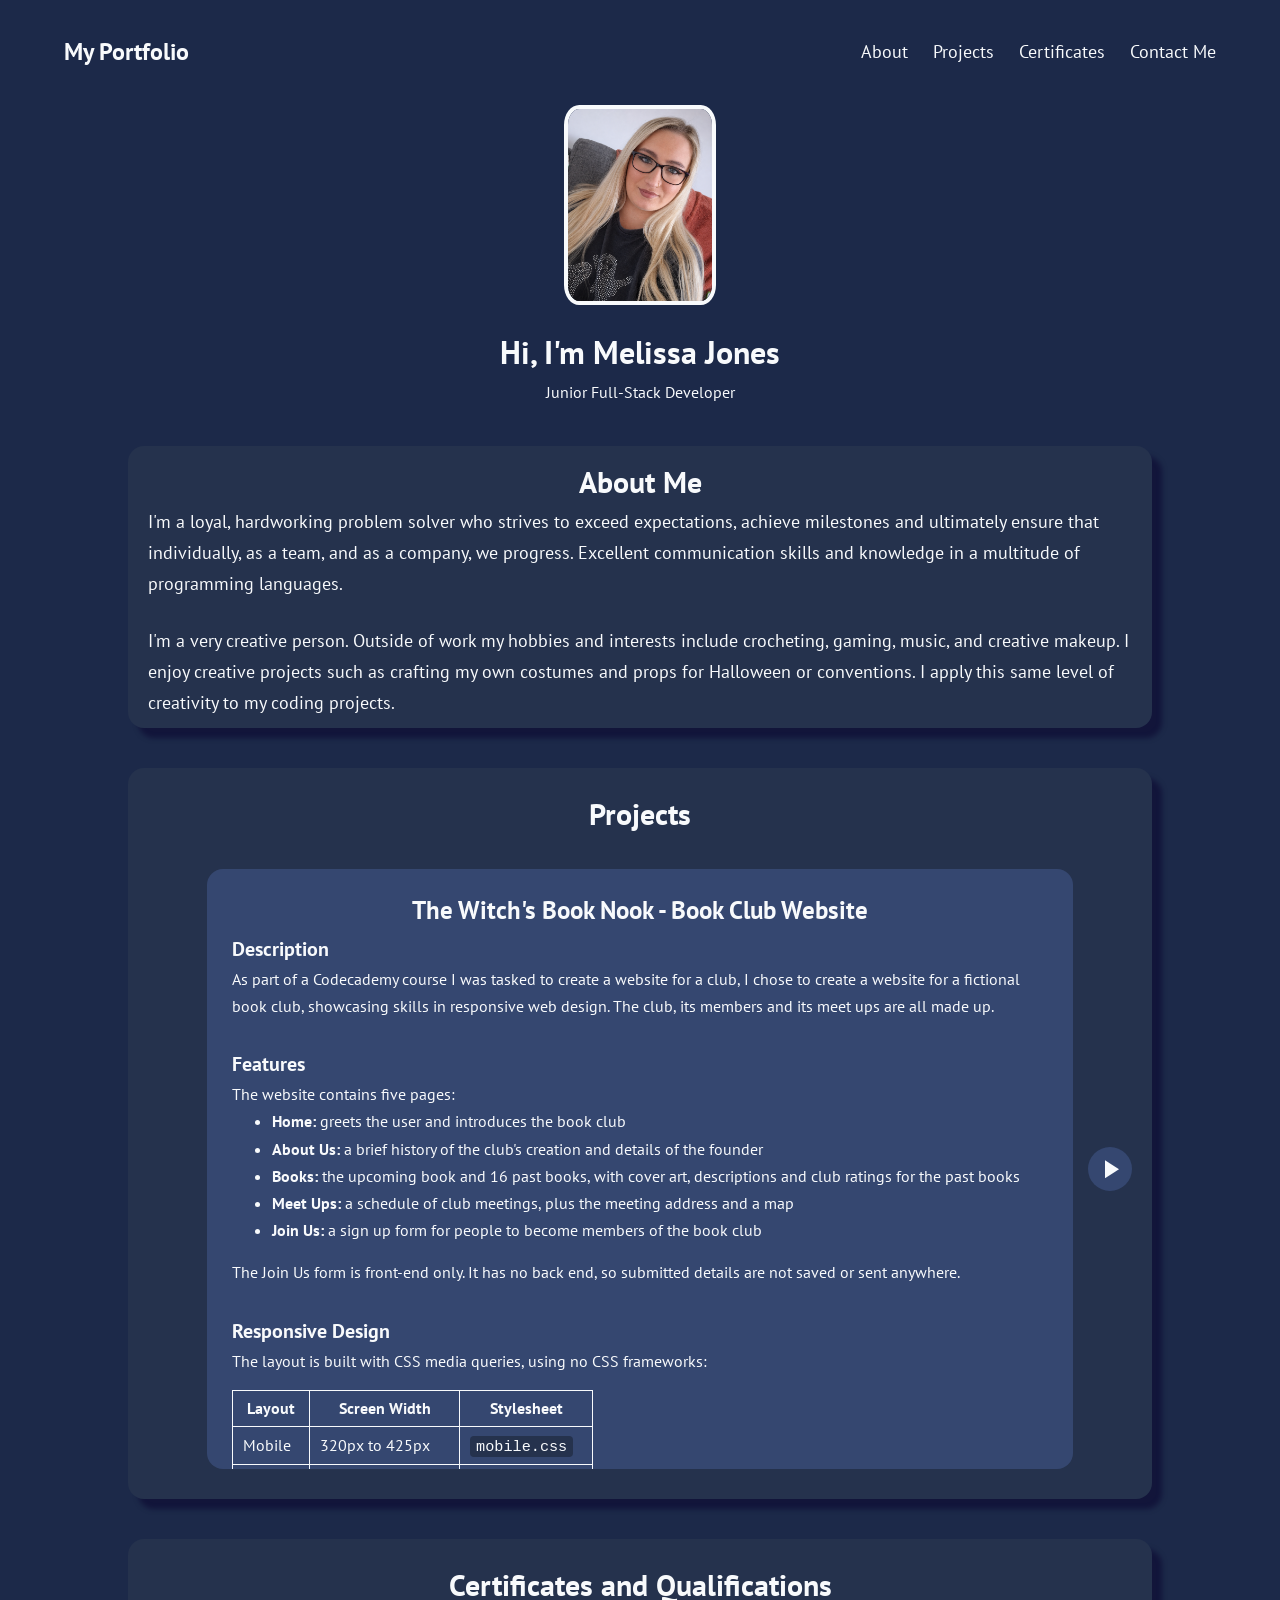
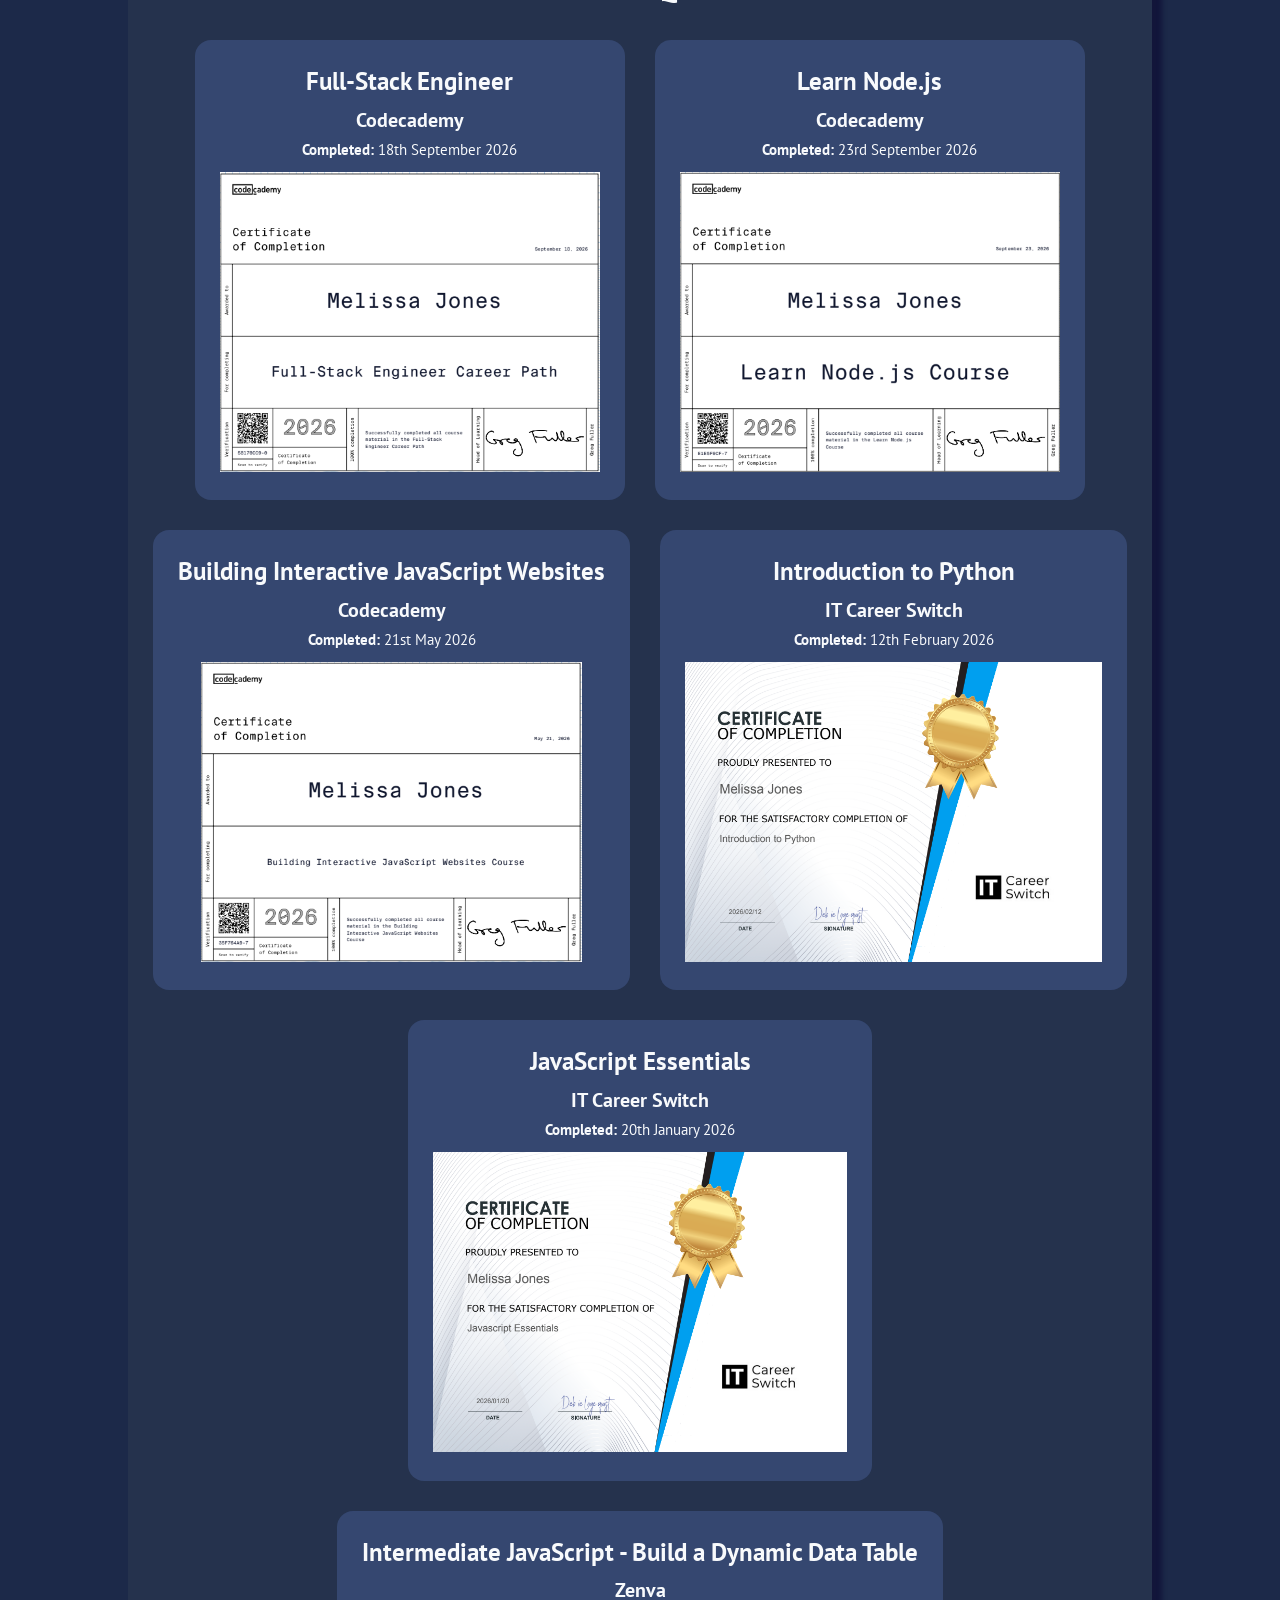
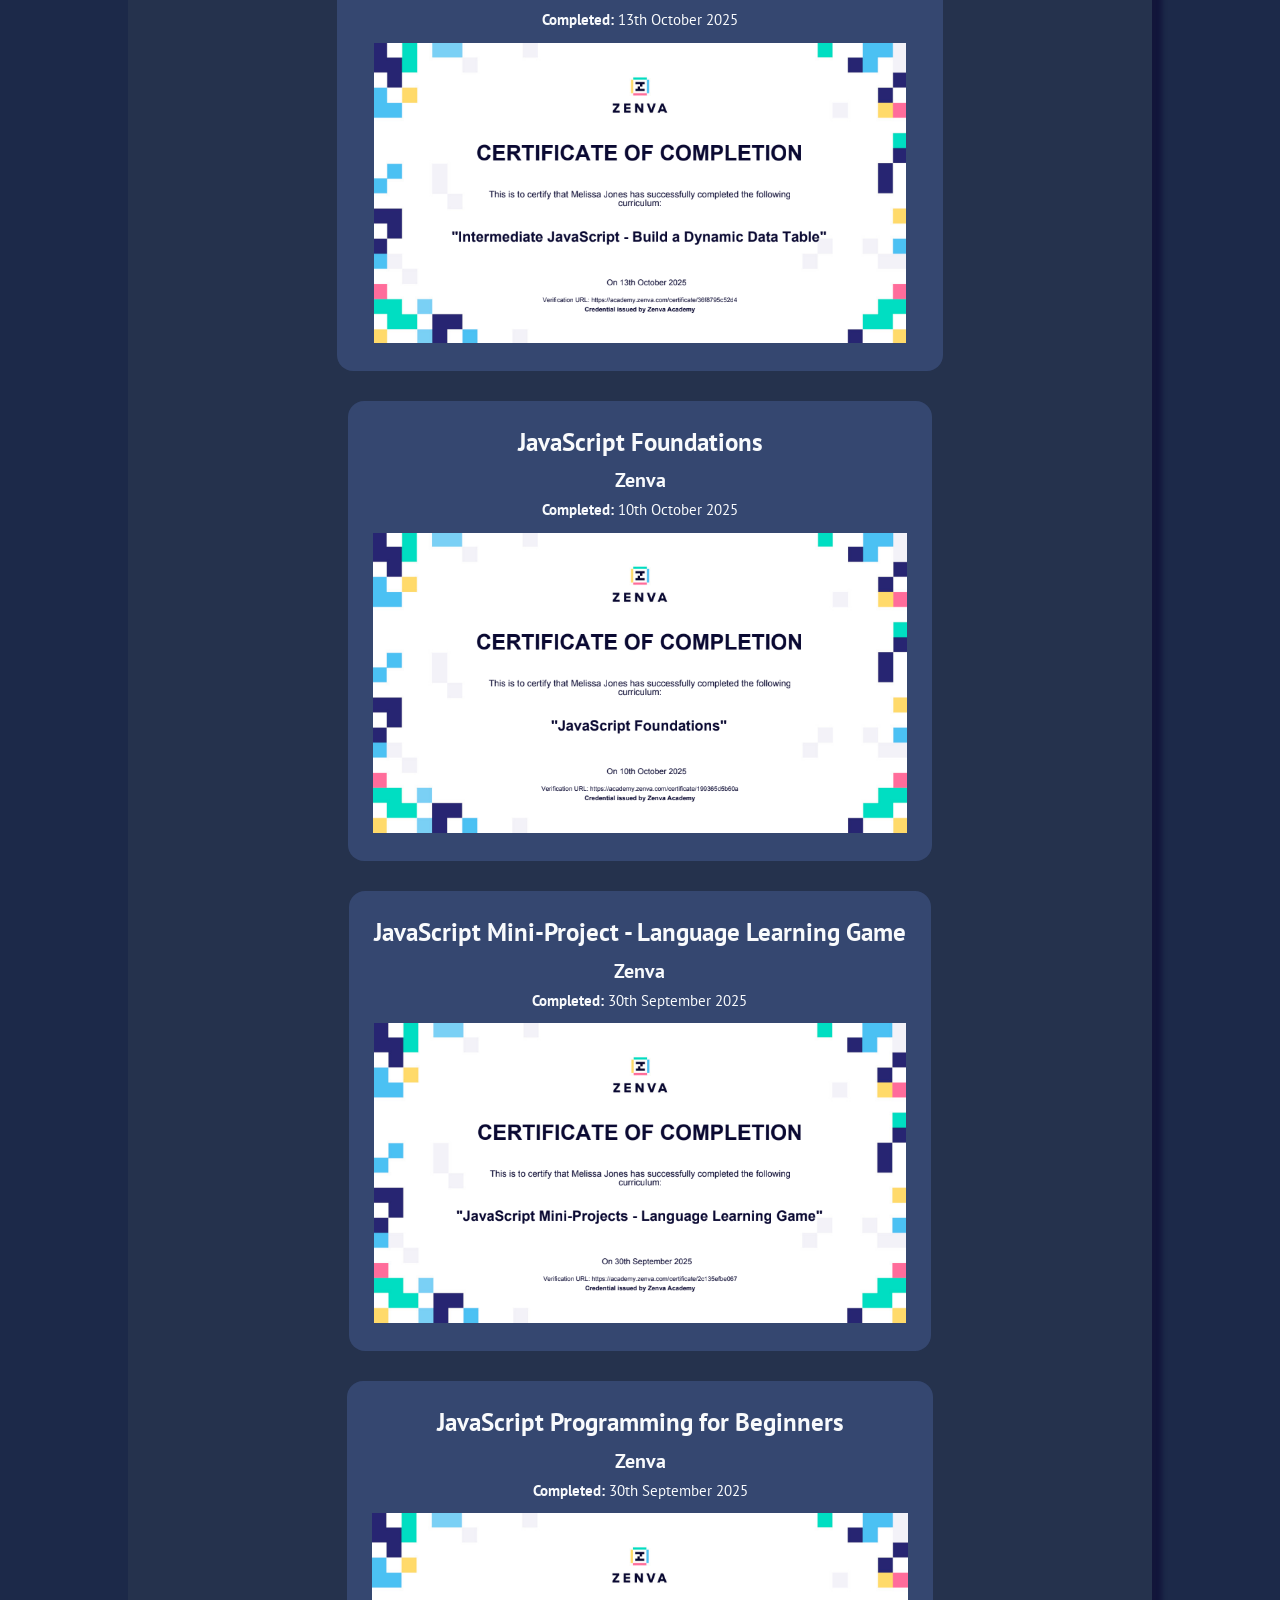
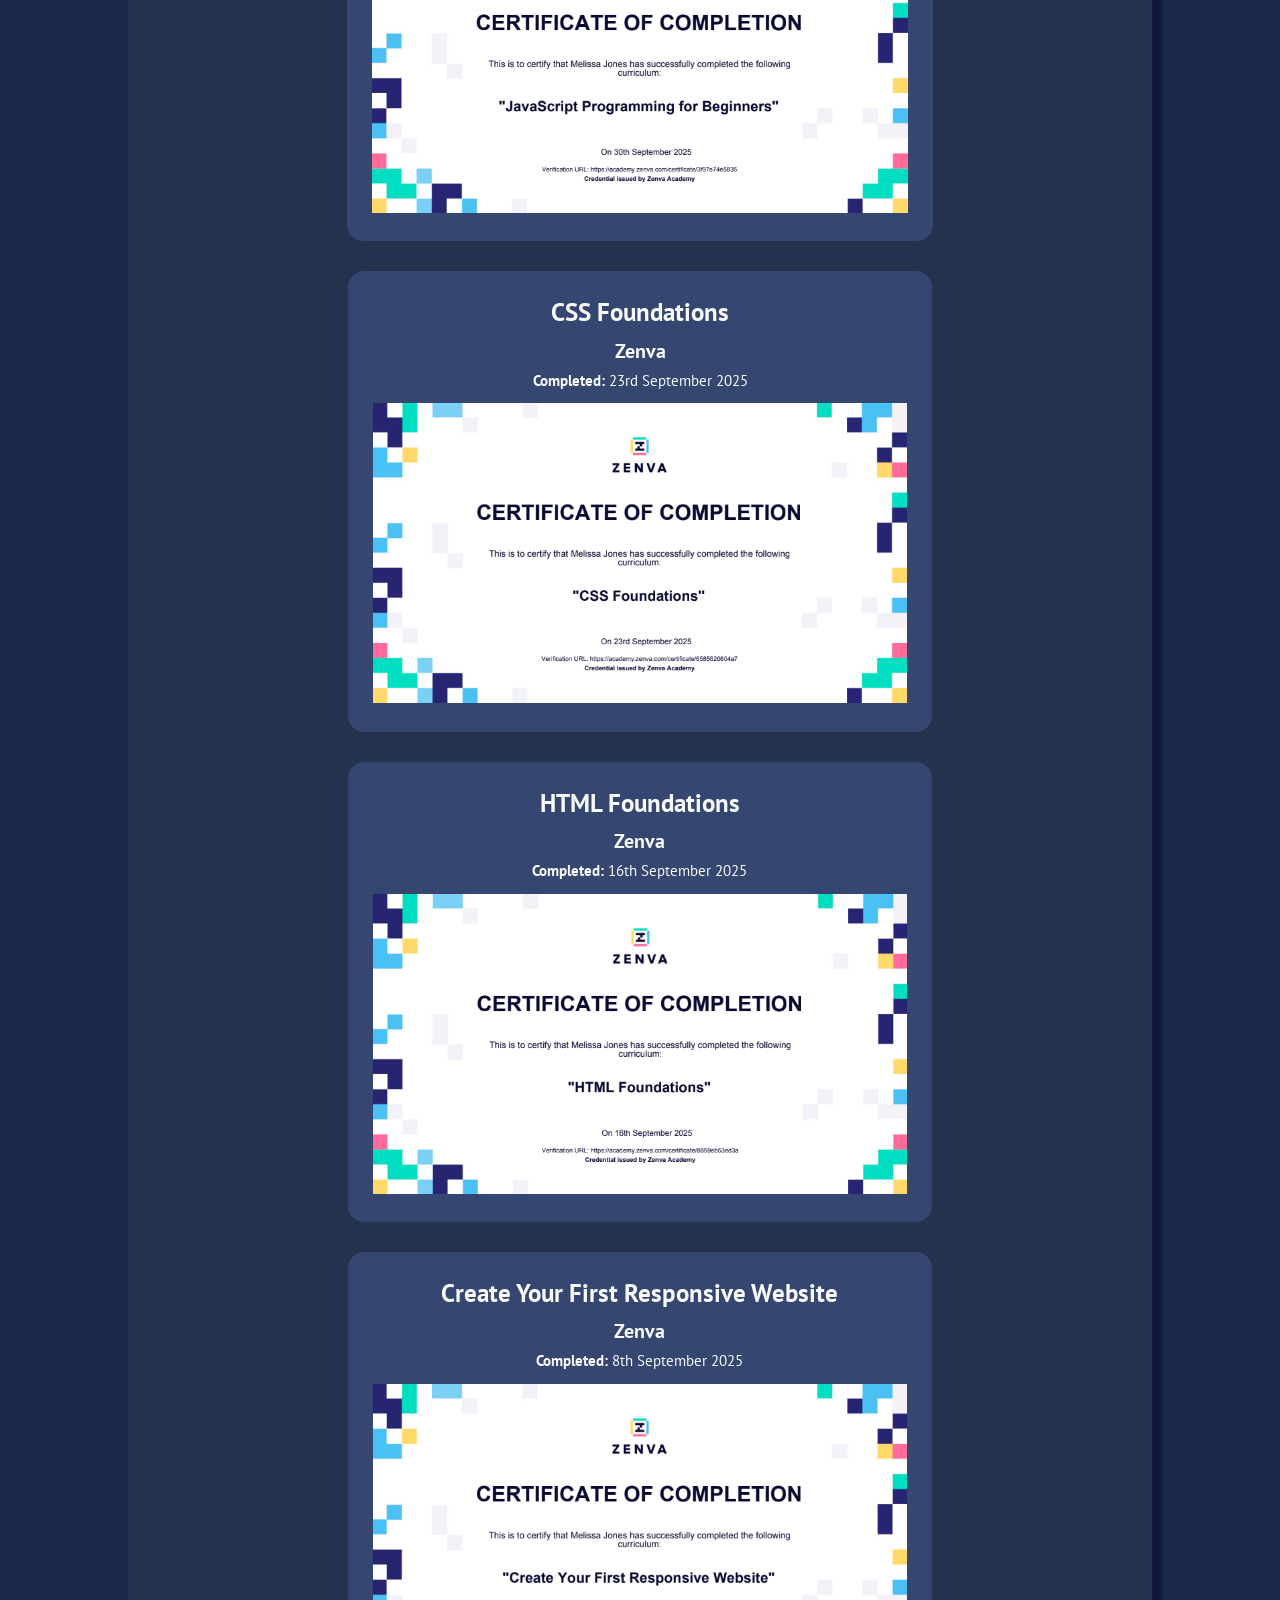
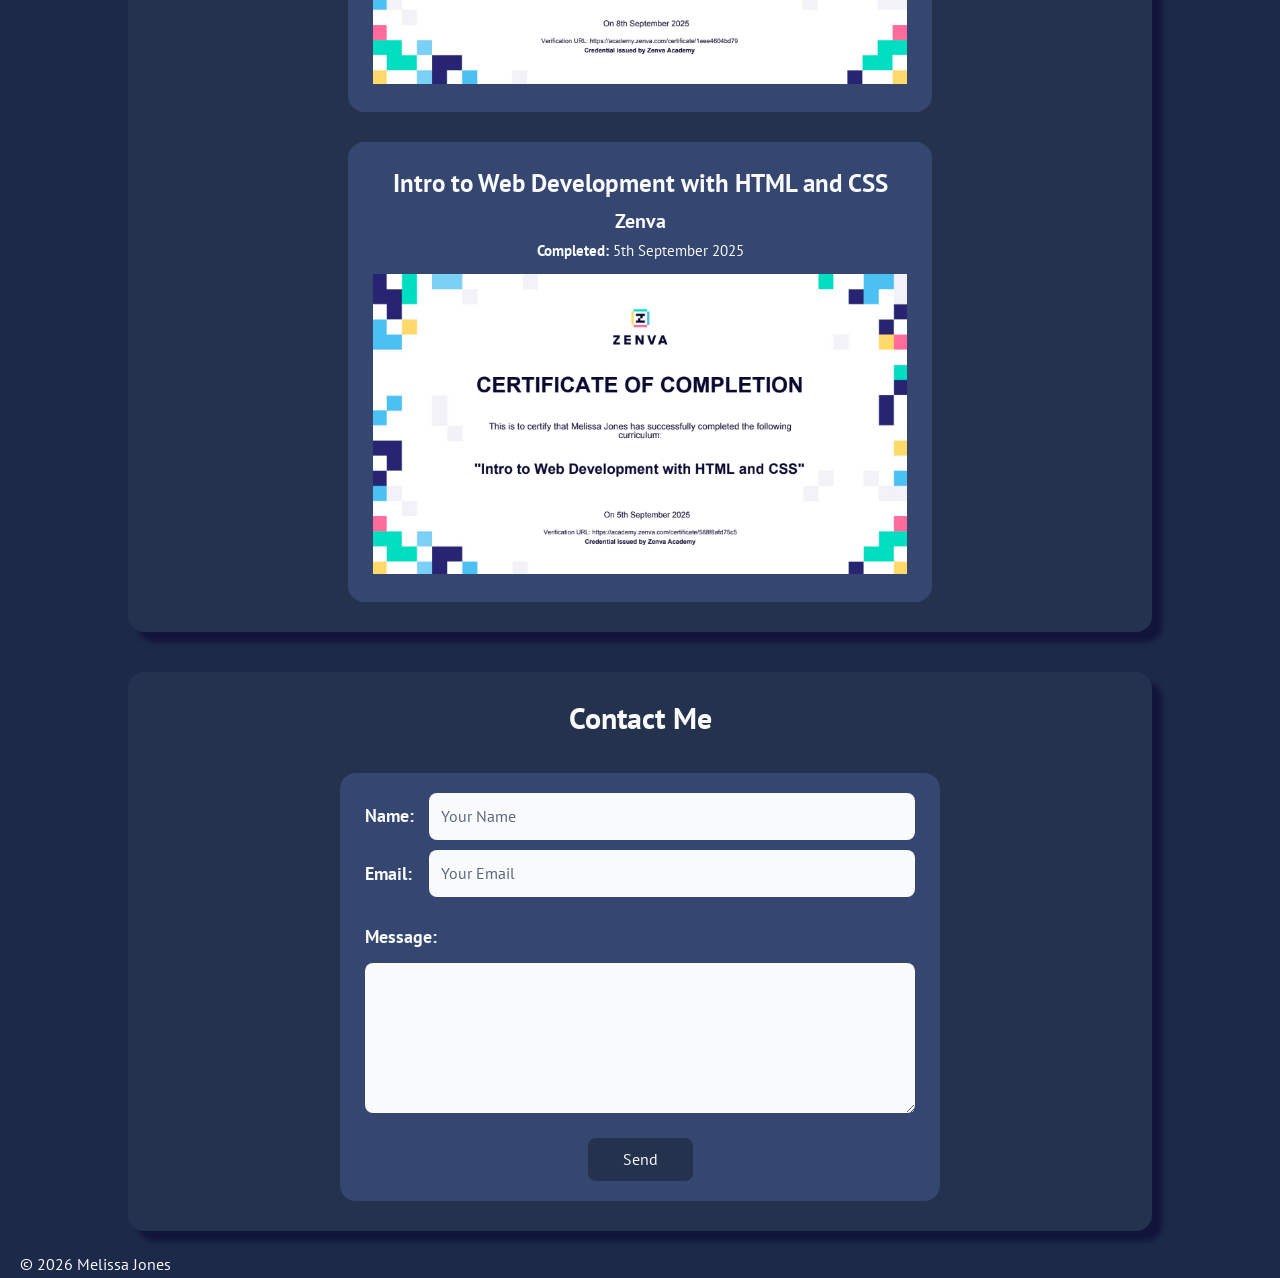
==== index.html @ 6c5ed672 "added go to top button" ====
<!doctype html>
<html lang="en">
  <head>
    <meta charset="UTF-8" />
    <meta name="viewport" content="width=device-width, initial-scale=1.0" />
    <link rel="preconnect" href="https://fonts.googleapis.com" />
    <link rel="preconnect" href="https://fonts.gstatic.com" crossorigin />
    <link
      href="https://fonts.googleapis.com/css2?family=Alata&family=PT+Mono&family=PT+Sans:ital,wght@0,400;0,700;1,400;1,700&display=swap"
      rel="stylesheet"
    />
    <link rel="stylesheet" href="css/styles.css" />
    <script src="script.js" defer></script>
    <title>My Portfolio</title>
  </head>
  <body>
    <header id="home">
      <nav>
        <h1 class="logo">My Portfolio</h1>
        <ul class="nav-links">
          <li><a href="#about">About</a></li>
          <li><a href="#projects">Projects</a></li>
          <li><a href="#certs">Certificates</a></li>
          <li><a href="#contact-me">Contact Me</a></li>
        </ul>
      </nav>
      <!--add a drop down list for the projects where you can select one and it takes you to that project's card-->

      <div class="profile">
        <img src="photo.png" alt="Profile Photo" id="profile-photo" />
        <div class="profile-text">
          <h2>
            Hi, I'm
            <a href="https://github.com/MelissaJones98" class="dev-name"
              >Melissa Jones</a
            >
          </h2>
          <p>Junior Full-Stack Developer</p>
        </div>
      </div>
    </header>

    <section id="about" class="section">
      <div id="about-section-card">
        <h2>About Me</h2>
        <p class="bio">
          I'm a loyal, hardworking problem solver who strives to exceed
          expectations, achieve milestones and ultimately ensure that
          individually, as a team, and as a company, we progress. Excellent
          communication skills and knowledge in a multitude of programming
          languages.
        </p>
        <br />
        <p class="bio">
          I'm a very creative person. Outside of work my hobbies and interests
          include crocheting, gaming, music, and creative makeup. I enjoy
          creative projects such as crafting my own costumes and props for
          Halloween or conventions. I apply this same level of creativity to my
          coding projects.
        </p>
      </div>
    </section>

    <section id="projects" class="section">
      <div class="section-card">
        <h2 id="projects-heading">Projects</h2>
        <!--GitHub links until a project is deployed | deploy this website once completed-->
        <div class="project-carousel">
          <!--add screenshots from each project so it isn't all just text-->
          <button
            type="button"
            class="carousel-arrow"
            id="projects-prev"
            aria-label="Previous project"
          ></button>
          <div
            class="project-card-container"
            id="projects-scroller"
            tabindex="0"
            role="region"
            aria-label="Project cards"
          >
            <div class="project-card" id="book-club">
              <h3>
                <a
                  href="https://github.com/MelissaJones98/responsive-club/tree/main"
                  >The Witch's Book Nook - Book Club Website</a
                >
              </h3>
              <h4>Description</h4>
              <p>
                As part of a Codecademy course I was tasked to create a website
                for a club, I chose to create a website for a fictional book
                club, showcasing skills in responsive web design. The club, its
                members and its meet ups are all made up.
              </p>
              <br />
              <h4>Features</h4>
              <p>The website contains five pages:</p>
              <ul class="spacing">
                <li>
                  <strong>Home:</strong> greets the user and introduces the book
                  club
                </li>
                <li>
                  <strong>About Us:</strong> a brief history of the club's
                  creation and details of the founder
                </li>
                <li>
                  <strong>Books:</strong> the upcoming book and 16 past books,
                  with cover art, descriptions and club ratings for the past
                  books
                </li>
                <li>
                  <strong>Meet Ups:</strong> a schedule of club meetings, plus
                  the meeting address and a map
                </li>
                <li>
                  <strong>Join Us:</strong> a sign up form for people to become
                  members of the book club
                </li>
              </ul>
              <p>
                The Join Us form is front-end only. It has no back end, so
                submitted details are not saved or sent anywhere.
              </p>
              <br />
              <h4>Responsive Design</h4>
              <p class="spacing">
                The layout is built with CSS media queries, using no CSS
                frameworks:
              </p>
              <table class="spacing">
                <tr>
                  <th>Layout</th>
                  <th>Screen Width</th>
                  <th>Stylesheet</th>
                </tr>
                <tr>
                  <td>Mobile</td>
                  <td>320px to 425px</td>
                  <td><code>mobile.css</code></td>
                </tr>
                <tr>
                  <td>Tablet</td>
                  <td>426px to 1023px</td>
                  <td><code>tablet.css</code></td>
                </tr>
                <tr>
                  <td>Desktop</td>
                  <td>1024px and above</td>
                  <td><code>desktop.css</code></td>
                </tr>
              </table>
              <p>
                <code>desktop.css</code> also has extra adjustments for larger
                screens from 1440px. <code>general.css</code> holds styles
                shared across layouts, including the form styling used by both
                tablet and desktop.
              </p>
              <br />
              <h4>Technologies</h4>
              <ul>
                <li>HTML</li>
                <li>CSS</li>
              </ul>
            </div>

            <div class="project-card" id="recipe-book">
              <h3>
                <a href="https://github.com/MelissaJones98/online-recipe-book"
                  >Online Recipe Book</a
                >
              </h3>
              <h4>Description</h4>
              <p>
                The mini project from the HTML, CSS and JavaScript course run by
                IT Career Switch.
              </p>
              <br />
              <h4>Technologies</h4>
              <ul>
                <li>HTML</li>
                <li>CSS</li>
              </ul>
            </div>

            <div class="project-card" id="boxy">
              <h3>
                <a href="https://github.com/MelissaJones98/Boxy">Boxy</a>
              </h3>
              <h4>Description</h4>
              <p>
                A web app where you can create boxes/containers and record items
                that are contained inside, take pictures and attach them to each
                item, make them transferable or lock them in that container. The
                final PERN project for my Full-Stack Engineer course from
                Codecademy. I plan to use a mobile-first, TDD approach to
                building this project.
              </p>
              <br />
              <h4>Features</h4>
              <ul>
                <li>Create boxes/containers</li>
                <li>Record the items contained within each box/container</li>
                <li>Optionally attach photos to each listed item</li>
                <li>Transfer items between boxes</li>
                <li>Delete items from boxes</li>
                <li>
                  Lock and unlock containers (locked containers cannot be
                  edited)
                </li>
              </ul>
              <br />
              <h4>Technologies</h4>
              <ul>
                <li>HTML</li>
                <li>CSS</li>
                <li>JavaScript</li>
              </ul>
            </div>

            <div class="project-card" id="melsymart">
              <h3>
                <a href="https://github.com/MelissaJones98/E-Commerce-App"
                  >MelsyMart</a
                >
              </h3>
              <h4>Description</h4>
              <p>
                A full-stack e-commerce application built with PostgreSQL,
                Express, React and Node.js (PERN). It has a REST API and a React
                front end, and lets customers register an account, browse
                products and complete a purchase.
              </p>
              <br />
              <h4>Features</h4>
              <ul>
                <li>
                  Allow users to register and log in via the API
                  <ul>
                    <li>Enable users to create a personal account</li>
                    <li>
                      Enable users to create an account with a third-party
                      service (Google, Facebook, etc)
                    </li>
                  </ul>
                </li>
                <li>
                  Allow CRUD operations on:
                  <ul>
                    <li>products</li>
                    <li>user accounts</li>
                    <li>user carts</li>
                    <li>orders</li>
                  </ul>
                </li>
                <li>Enable users to browse products</li>
                <li>
                  Allow users to place orders
                  <ul>
                    <li>
                      Enable users to complete a purchase using Stripe, the
                      payment processor
                    </li>
                  </ul>
                </li>
                <li>Documented API using Swagger</li>
                <li>Enable users to view order history</li>
              </ul>
              <br />
              <h4>Technologies</h4>
              <ul>
                <li>JavaScript</li>
                <li>Git and GitHub</li>
                <li>Command Line</li>
                <li>Express</li>
                <li>PostgreSQL</li>
                <li>HTML</li>
                <li>CSS</li>
                <li>React</li>
                <li>React Router</li>
                <li>bcrypt</li>
                <li>Passport.js</li>
                <li>Node.js</li>
                <li>Jest</li>
                <li>React Testing Library</li>
                <li>Postman</li>
                <li>Newman</li>
                <li>Swagger UI</li>
                <li>OpenAPI</li>
                <li>Stripe</li>
              </ul>
            </div>

            <div class="project-card" id="jammming">
              <h3>
                <a href="https://github.com/MelissaJones98/Jammming"
                  >Jammming</a
                >
              </h3>
              <h4>Description</h4>
              <p>
                A React web application called Jammming. Using my knowledge of
                React components, passing state, and requests with the Spotify
                API I built a website that allows users to search the Spotify
                library, create a custom playlist, then save it to their Spotify
                account.
              </p>
              <br />
              <h4>Features</h4>
              <ul>
                <li>
                  Users can search for songs by song title, artist's name and
                  genre
                </li>
                <li>
                  Users can see information about each song such as; title,
                  artist, and album for songs they queried
                </li>
                <li>
                  Users can export their custom playlist to their personal
                  Spotify account
                </li>
              </ul>
              <br />
              <h4>Technologies</h4>
              <ul>
                <li>HTML</li>
                <li>CSS</li>
                <li>JavaScript</li>
                <li>React</li>
                <li>HTTP Requests and Responses</li>
                <li>Authentication</li>
              </ul>
            </div>

            <div class="project-card" id="weather-app">
              <h3>
                <a href="https://github.com/MelissaJones98/weather-app"
                  >Weather Checker</a
                >
              </h3>
              <h4>Description</h4>
              <p>
                A small web app that shows the current weather for any city.
                Type a city name, click Get weather, and the app shows the
                temperature (°C), a short description and a weather icon. The
                data comes from the OpenWeather Current Weather API. Built with
                plain HTML, CSS and JavaScript. Vite runs the development server
                and loads the API key from a
                <code>.env</code> file.
              </p>
              <br />
              <h4>Technologies</h4>
              <ul>
                <li>HTML</li>
                <li>CSS</li>
                <li>JavaScript</li>
              </ul>
            </div>

            <div class="project-card" id="rock-paper-scissors">
              <h3>
                <a
                  href="https://github.com/MelissaJones98/rock-paper-scissors-game"
                  >Rock, Paper, Scissors Game</a
                >
              </h3>
              <h4>Description</h4>
              <p>
                A simple browser-based Rock Paper Scissors game built with HTML,
                CSS and vanilla JavaScript.
              </p>
              <br />
              <h4>Technologies</h4>
              <ul>
                <li>HTML</li>
                <li>CSS</li>
                <li>JavaScript</li>
              </ul>
            </div>

            <div class="project-card" id="reddit-app">
              <h3>
                <a href="https://github.com/MelissaJones98/reddit-app"
                  >Reddit Clone</a
                >
              </h3>
              <h4>Description</h4>
              <p>
                A Reddit clone application using React and Redux. The
                application will allow users to view and search posts and
                comments provided by its own API (Node.js, Express and
                PostgreSQL). Please note that credit for any branding and the
                logo goes to Reddit.
              </p>
              <br />
              <p>
                There is a big constraint with using the Reddit API for this
                project. Reddit's Data API now requires developers to formally
                request non-commercial access (which requires a support ticket,
                not instant signup) before the developer is approved to use it.
              </p>
              <br />
              <p>
                As this project is designed entirely to be a learning/portfolio
                project I have decided to go an alternative route to complete
                this project and make it fully functional. After carrying out
                some research I decided to create my own databases and build a
                real full-stack app. This means my forms will need to do genuine
                authentication.
              </p>
              <br />
              <h4>Features</h4>
              <ul>
                <li>
                  Users can use the application on any device (desktop to
                  mobile)
                </li>
                <li>Users can use the application on any modern browser</li>
                <li>Users can access your application at a URL</li>
                <li>
                  Users see an initial view of the data when first visiting the
                  app
                </li>
                <li>Users can search the data using terms</li>
                <li>
                  Users can filter the data based on categories that are
                  predefined
                </li>
                <li>
                  Users are shown a detailed view (modal or new page/route) when
                  they select an item
                </li>
                <li>Users are delighted with a cohesive design system</li>
                <li>Users are delighted with animations and transitions</li>
                <li>Users are able to leave an error state</li>
              </ul>
              <br />
              <h4>Technologies</h4>
              <ul>
                <li>React</li>
                <li>Redux</li>
                <li>Git/GitHub</li>
                <li>GitHub Projects</li>
                <li>Node.js</li>
                <li>Express</li>
                <li>SQL (PostgreSQL, MySQL)</li>
                <li>JWT token</li>
                <li>bcrypt (password hashing)</li>
                <li>React Router</li>
                <li>React Testing Library</li>
                <li>Supertest (backend API tests)</li>
                <li>HTML</li>
                <li>CSS</li>
                <li>JavaScript</li>
                <li>Jest</li>
                <li>Selenium</li>
                <li>Command line and file navigation</li>
              </ul>
            </div>

            <div class="project-card" id="learn-afr">
              <h3>
                <a href="https://github.com/MelissaJones98/Learn-Afrikaans-Game"
                  >Learn Afrikaans Game</a
                >
              </h3>
              <h4>Description</h4>
              <p>
                A browser-based multiple-choice quiz for learning Afrikaans
                vocabulary. Pick a topic, read the Afrikaans word, and choose
                its English meaning from four options. It's written in plain
                HTML, CSS and JavaScript, with no frameworks or build step.
              </p>
              <br />
              <h4>Features</h4>
              <ul>
                <li>151 words across 7 question sets</li>
                <li>
                  Instant feedback, including the correct answer when you get
                  one wrong
                </li>
                <li>A running score</li>
                <li>Questions shuffled each time a quiz page loads</li>
                <li>A Home button on every quiz page for switching topics</li>
              </ul>
              <br />
              <h4>Technologies</h4>
              <ul>
                <li>HTML</li>
                <li>CSS</li>
                <li>JavaScript</li>
              </ul>
            </div>

            <div class="project-card" id="text-based-game">
              <h3>
                <a href="https://github.com/MelissaJones98/Text-based-Game"
                  >Text Based Game</a
                >
              </h3>
              <h4>Description</h4>
              <p>
                First attempt at a text based game using HTML, CSS and
                JavaScript.
              </p>
              <br />
              <h4>Technologies</h4>
              <ul>
                <li>HTML</li>
                <li>CSS</li>
                <li>JavaScript</li>
              </ul>
            </div>

            <div class="project-card" id="to-do">
              <h3>
                <a href="https://github.com/MelissaJones98/To-Do-List"
                  >To Do List</a
                >
              </h3>
              <h4>Description</h4>
              <p>
                A Codecademy off-platform project. A simple to do list web
                application leveraging the MVC architecture. This web
                application allows users to add a new task to their to do list.
                Users will be able to remove tasks from the list once they have
                been completed by clicking on the list item.
              </p>
              <br />
              <h4>Technologies</h4>
              <ul>
                <li>HTML</li>
                <li>CSS</li>
                <li>JavaScript</li>
                <li>REST API</li>
                <li>Express</li>
                <li>Command Line</li>
              </ul>
            </div>

            <div class="project-card" id="magic-messages">
              <h3>
                <a href="https://github.com/MelissaJones98/mixed-messages"
                  >Magical Message Generator</a
                >
              </h3>
              <h4>Description</h4>
              <p>
                Codecademy Portfolio Project. Message generator program. Every
                time a user runs the program they will get a new randomised
                output. Upon running the program a unique message will be
                generated comprised of three different components selected at
                random from three different arrays.
              </p>
              <br />
              <h4>Features</h4>
              <ul>
                <li>
                  A basic HTML webpage styled using CSS that provides a visual
                  for the message generator program written using JavaScript
                </li>
                <li>
                  Functions which are called using onclick on two different
                  buttons (generate and reset) to generate the messages and
                  reset
                </li>
                <li>
                  The messages are compiled at random by the functions selecting
                  items from three different arrays and concatenating them
                </li>
              </ul>
              <br />
              <h4>Technologies</h4>
              <ul>
                <li>HTML</li>
                <li>CSS</li>
                <li>JavaScript</li>
              </ul>
            </div>

            <div class="project-card" id="restaurants">
              <h3>
                <a href="https://github.com/MelissaJones98/RESTful-Restaurants"
                  >RESTful Restaurants</a
                >
              </h3>
              <h4>Description</h4>
              <p>
                A Codecademy off-platform project where you build an API to
                connect the front-end and back-end of a restaurant review site.
                The site allows its users to view a list of saved restaurants,
                add to that list, star their favourite restaurants, and leave
                comments about these places. Codecademy provide starter code
                which contains the built front-end and sets up some of the API
                routes that are required. This project adds the remaining routes
                needed to handle starred restaurants and comments.
              </p>
              <ul>
                <li>
                  <strong>Backend:</strong> Node.js + Express REST API
                  (<code>backend/</code>)
                </li>
                <li>
                  <strong>Frontend:</strong> React, created with Create React
                  App (<code>frontend/</code>)
                </li>
              </ul>
              <br />
              <h4>Features</h4>
              <ul>
                <li>View a list of saved restaurants</li>
                <li>Add new restaurants to the list</li>
                <li>Star favourite restaurants</li>
                <li>Leave comments about restaurants</li>
              </ul>
              <br />
              <h4>Technologies</h4>
              <ul>
                <li>HTML</li>
                <li>CSS</li>
                <li>JavaScript</li>
                <li>React</li>
                <li>Node.js</li>
                <li>Express</li>
              </ul>
            </div>

            <div class="project-card" id="bank">
              <h3>
                <a href="https://github.com/MelissaJones98/Securing-Acme-Bank"
                  >Securing Acme Bank</a
                >
              </h3>
              <h4>Description</h4>
              <p>
                A Codecademy project to find and fix security vulnerabilities in
                Acme Bank, a deliberately insecure Node.js/Express banking app.
                Users can log in, transfer money, download their records, view a
                public ledger and post on a public forum. The original app
                (<code>app.js</code>) was open to cross-site scripting (XSS),
                SQL injection, cross-site request forgery (CSRF) and session
                theft. This project secured it across six tickets, each tested
                by attacking the running app before and after the fix.
              </p>
              <br />
              <h4>Technologies</h4>
              <ul>
                <li>HTML</li>
                <li>CSS</li>
                <li>JavaScript</li>
                <li>EJS</li>
                <li>SQLite</li>
                <li>Node.js</li>
                <li>Express</li>
                <li>Helmet</li>
              </ul>
            </div>
          </div>
          <button
            type="button"
            class="carousel-arrow"
            id="projects-next"
            aria-label="Next project"
          ></button>
        </div>
      </div>
    </section>

    <section id="certs" class="section">
      <div class="section-card">
        <h2 id="cert-heading">Certificates and Qualifications</h2>
        <div class="cert-card-container">
          <div class="cert-card">
            <!--Full-Stack Engineer-->
            <h3>Full-Stack Engineer</h3>
            <h4>Codecademy</h4>
            <p class="cert-date">
              <strong>Completed: </strong>18th September 2026
            </p>
            <img
              src="certificates/cc-fulls-stack-engineer.png"
              alt="Full-Stack Engineer Certificate"
              class="cert"
            />
          </div>
          <div class="cert-card">
            <!--Node.js-->
            <h3>Learn Node.js</h3>
            <h4>Codecademy</h4>
            <p class="cert-date">
              <strong>Completed: </strong>23rd September 2026
            </p>
            <img
              src="certificates/cc-nodejs.png"
              alt="Learn Node.js Certificate"
              class="cert"
            />
          </div>
          <div class="cert-card">
            <!--Interactive Websites-->
            <h3>Building Interactive JavaScript Websites</h3>
            <h4>Codecademy</h4>
            <p class="cert-date"><strong>Completed: </strong>21st May 2026</p>
            <img
              src="certificates/cc-interactive-websites.png"
              alt="Building Interactive JavaScript Websites Certificate"
              class="cert"
            />
          </div>
          <div class="cert-card">
            <!--Intro to Python-->
            <h3>Introduction to Python</h3>
            <h4>IT Career Switch</h4>
            <p class="cert-date">
              <strong>Completed: </strong>12th February 2026
            </p>
            <img
              src="certificates/itcs-intro-python.png"
              alt="Introduction to Python Certificate"
              class="cert"
            />
          </div>
          <div class="cert-card">
            <!--JS Essentials-->
            <h3>JavaScript Essentials</h3>
            <h4>IT Career Switch</h4>
            <p class="cert-date">
              <strong>Completed: </strong>20th January 2026
            </p>
            <img
              src="certificates/itcs-js-essentials.png"
              alt="JavaScript Essentials Certificate"
              class="cert"
            />
          </div>
          <div class="cert-card">
            <!--Intermediate JS-->
            <h3>Intermediate JavaScript - Build a Dynamic Data Table</h3>
            <h4>Zenva</h4>
            <p class="cert-date">
              <strong>Completed: </strong>13th October 2025
            </p>
            <img
              src="certificates/z-intermediate-js.png"
              alt="Intermediate JavaScript Certificate"
              class="cert"
            />
          </div>
          <div class="cert-card">
            <!--JS Foundations-->
            <h3>JavaScript Foundations</h3>
            <h4>Zenva</h4>
            <p class="cert-date">
              <strong>Completed: </strong>10th October 2025
            </p>
            <img
              src="certificates/z-js-foundations.png"
              alt="JavaScript Foundations Certificate"
              class="cert"
            />
          </div>
          <div class="cert-card">
            <!--JS Learning Game-->
            <h3>JavaScript Mini-Project - Language Learning Game</h3>
            <h4>Zenva</h4>
            <p class="cert-date">
              <strong>Completed: </strong>30th September 2025
            </p>
            <img
              src="certificates/z-js-learning-game.png"
              alt="JavaScript Language Learning Game Certificate"
              class="cert"
            />
          </div>
          <div class="cert-card">
            <!--JS for Beginners-->
            <h3>JavaScript Programming for Beginners</h3>
            <h4>Zenva</h4>
            <p class="cert-date">
              <strong>Completed: </strong>30th September 2025
            </p>
            <img
              src="certificates/z-js-beginners.png"
              alt="JavaScript for Beginners Certificate"
              class="cert"
            />
          </div>
          <div class="cert-card">
            <!--CSS Foundations-->
            <h3>CSS Foundations</h3>
            <h4>Zenva</h4>
            <p class="cert-date">
              <strong>Completed: </strong>23rd September 2025
            </p>
            <img
              src="certificates/z-ccs-foundations.png"
              alt="CSS Foundations Certificate"
              class="cert"
            />
          </div>
          <div class="cert-card">
            <!--HTML Foundations-->
            <h3>HTML Foundations</h3>
            <h4>Zenva</h4>
            <p class="cert-date">
              <strong>Completed: </strong>16th September 2025
            </p>
            <img
              src="certificates/z-html-foundations.png"
              alt="HTML Foundations Certificate"
              class="cert"
            />
          </div>
          <div class="cert-card">
            <!--Responsive Website-->
            <h3>Create Your First Responsive Website</h3>
            <h4>Zenva</h4>
            <p class="cert-date">
              <strong>Completed: </strong>8th September 2025
            </p>
            <img
              src="certificates/z-responsive-website.png"
              alt="Responsive Website Certificate"
              class="cert"
            />
          </div>
          <div class="cert-card">
            <!--Intro to HTML and CSS-->
            <h3>Intro to Web Development with HTML and CSS</h3>
            <h4>Zenva</h4>
            <p class="cert-date">
              <strong>Completed: </strong>5th September 2025
            </p>
            <img
              src="certificates/z-intro-html-css.png"
              alt="Intro to HTML and CSS Certificate"
              class="cert"
            />
          </div>
        </div>
      </div>
    </section>

    <section id="contact-me" class="section">
      <div class="section-card">
        <h2 id="contact-heading">Contact Me</h2>
        <form action="" id="contactForm">
          <label for="name">Name: </label>
          <input
            type="text"
            id="name"
            name="name"
            placeholder="Your Name"
            required
          />

          <label for="email">Email: </label>
          <input
            type="email"
            id="email"
            name="email"
            placeholder="Your Email"
            required
          />

          <label for="message">Message: </label>
          <textarea name="message" id="message" required></textarea>

          <button type="submit">Send</button>
        </form>
      </div>
    </section>
    <button id="topBtn" title="Go to top">Go to top</button>
    <footer>
      <p>&copy; 2026 Melissa Jones</p>
      <!--&copy; inserts the copyright symbol-->
    </footer>
  </body>
</html>
---- css/styles.css ----
/* CSS reset - so my styles aren't affected by any defaults */
:root {
  --navy: #1c2949;
  --icewhite: #f8fafc;
  --navyGrey: oklch(31.885% 0.0517 264.07);
  --electricBlue: #3b82f6;
  --blueGrey: oklch(40.255% 0.07324 265.283);
}

* {
  margin: 0;
  padding: 0;
  box-sizing: border-box;
}

body {
  font-family: "PT Sans";
  background-color: var(--navy);
  color: var(--icewhite);
  line-height: 1.7;
}

header {
  padding-bottom: 20px;
}

nav {
  display: flex;
  justify-content: space-between;
  align-items: center;
  padding: 2rem 5%;
}

.logo {
  font-weight: 800;
}

.nav-links {
  list-style: none;
  display: flex;
  gap: 25px;
}

.nav-links a {
  text-decoration: none;
  color: var(--icewhite);
  transition: color 0.2s;
  font-size: 18px;
}

.nav-links a:hover {
  color: var(--electricBlue);
}

.profile {
  margin-top: 0;
  display: flex;
  flex-direction: column;
  align-items: center;
  text-align: center;
}

#profile-photo {
  height: 200px;
  border-radius: 10%;
  object-fit: cover; /* makes sure that the image covers all of the shape created by the border-radius */
  border: 4px solid var(--icewhite);
  margin-bottom: 20px;
}

.dev-name {
  text-decoration: none;
  color: var(--icewhite);
}

.dev-name:hover {
  color: var(--electricBlue);
}

.profile-text h2 {
  font-size: 2rem;
  font-weight: 600;
}

.section {
  padding: 20px 10%;
}

.section-card {
  border-radius: 1rem;
  padding: 10px 20px;
  background-color: var(--navyGrey);
  box-shadow: 10px 10px 5px 0 rgba(9, 3, 46, 0.527);
}

#about-section-card {
  border-radius: 1rem;
  padding: 10px 20px;
  background-color: var(--navyGrey);
  box-shadow: 10px 10px 5px 0 rgba(9, 3, 46, 0.527);
}

.cert-card-container {
  display: flex;
  flex-wrap: wrap;
  justify-content: center;
  gap: 30px;
  margin-top: 30px;
  margin-bottom: 20px;
}

.project-carousel {
  display: grid;
  /* minmax(0, 1fr) lets the middle column shrink, so the row of cards scrolls instead of stretching the page */
  grid-template-columns: auto minmax(0, 1fr) auto;
  align-items: center;
  gap: 15px;
  margin-top: 30px;
  margin-bottom: 20px;
}

.project-card-container {
  display: flex;
  gap: 30px;
  overflow-x: auto;
  scroll-snap-type: x mandatory;
  scrollbar-width: none; /* the arrows replace the scrollbar */
}

.carousel-arrow {
  width: 44px;
  height: 44px;
  border: none;
  border-radius: 50%;
  background-color: var(--blueGrey);
  color: var(--icewhite);
  cursor: pointer;
  transition: background-color 0.2s;
}

/* only on devices with a real pointer, otherwise a tapped arrow stays blue on touchscreens */
@media (hover: hover) {
  .carousel-arrow:hover,
  #contactForm button:hover {
    background-color: var(--electricBlue);
  }
}

/* the triangle is an empty box cut to shape by clip-path, and currentColor picks up the button's color */
.carousel-arrow::before {
  content: "";
  display: block;
  width: 14px;
  height: 18px;
  margin: auto;
  background-color: currentColor;
}

/* the 2px nudges make each triangle look centred, as most of its visual weight is at the wide end */
#projects-prev::before {
  clip-path: polygon(100% 0, 100% 100%, 0 50%);
  transform: translateX(-2px);
}

#projects-next::before {
  clip-path: polygon(0 0, 100% 50%, 0 100%);
  transform: translateX(2px);
}

/* only animate the scrolling for visitors who haven't asked for reduced motion */
@media (prefers-reduced-motion: no-preference) {
  .project-card-container {
    scroll-behavior: smooth;
  }
}

/* on small screens the arrows move below the cards so the cards keep their width */
@media (max-width: 600px) {
  .project-carousel {
    grid-template-columns: 1fr 1fr;
  }

  .project-card-container {
    grid-column: 1 / -1;
    grid-row: 1;
  }

  #projects-prev {
    justify-self: end;
  }
}

.cert-card,
.project-card,
#contactForm {
  background-color: var(--blueGrey);
  padding: 20px 25px;
  border-radius: 1rem;
}

.cert-card {
  text-align: center;
}

.project-card {
  flex: 0 0 100%; /* each card fills the row, so only one shows at a time */
  height: 600px;
  overflow-y: auto; /* long projects scroll inside their card */
  scroll-snap-align: start;
  scrollbar-width: thin;
}

.project-card h3 {
  text-align: center;
}

/* the CSS reset removes list padding, this restores the indent (nested lists add to it) */
.project-card ul {
  padding-left: 40px;
}

/* a smaller indent for sub-lists gives their text more room on phones */
@media (max-width: 600px) {
  .project-card ul ul {
    padding-left: 20px;
  }
}

/* merges neighbouring cell borders into single lines, otherwise each cell draws its own box */
.project-card table {
  border-collapse: collapse;
}

/* the CSS reset also removes table cell padding, so the columns need spacing added back */
.project-card th,
.project-card td {
  padding: 4px 10px;
  border: 1px solid var(--icewhite);
}

.spacing {
  margin-bottom: 15px;
}

.cert-date {
  font-size: 15px;
  padding-bottom: 10px;
}

.cert {
  height: auto;
  max-width: 100%;
  max-height: 300px;
}

#contactForm {
  display: grid;
  /* the auto column fits the widest label, so the name and email fields start at the same point */
  grid-template-columns: auto minmax(0, 1fr);
  align-items: center;
  gap: 10px 15px;
  max-width: 600px; /* full width fields would be very long to read and type in on desktop */
  margin: 30px auto 20px;
}

#contactForm label {
  font-size: 18px;
  font-weight: 700;
}

/* these span both columns, so only the name and email labels sit beside their fields */
#contactForm label[for="message"],
#contactForm textarea,
#contactForm button {
  grid-column: 1 / -1;
}

#contactForm label[for="message"] {
  margin-top: 15px;
}

/* on very narrow phones there isn't room for a usable field beside its label */
@media (max-width: 400px) {
  #contactForm {
    grid-template-columns: minmax(0, 1fr);
  }
}

/* form fields don't inherit the page font by default */
#contactForm input,
#contactForm textarea,
#contactForm button {
  font: inherit;
  color: var(--icewhite);
  border: none;
  border-radius: 0.5rem;
  background-color: var(--navyGrey);
}

#contactForm input,
#contactForm textarea {
  width: 100%;
  padding: 10px 12px;
  background-color: var(--icewhite);
  color: var(--navy);
}

#contactForm textarea {
  min-height: 150px;
  resize: vertical; /* stops the textarea being dragged wider than the card */
}

#contactForm ::placeholder {
  color: var(--navy);
  opacity: 0.7;
}

#contactForm input:focus,
#contactForm textarea:focus {
  outline: 2px solid var(--electricBlue);
}

#contactForm button {
  justify-self: center;
  margin-top: 15px;
  padding: 8px 35px;
  cursor: pointer;
  transition: background-color 0.2s;
}

#cert-heading,
#projects-heading,
#contact-heading {
  margin-top: 10px;
}

#topBtn {
  background-color: var(--blueGrey);
  color: var(--icewhite);
  border-radius: 5px;
  padding: 5px;
  border: 1px solid var(--navyGrey);
  box-shadow: 5px 5px 5px 0 rgba(9, 3, 46, 0.527);
  display: none;
  position: fixed;
  bottom: 10px;
  right: 10px;
  font-size: 1rem;
  z-index: 10;
}

#topBtn:hover {
  background-color: var(--electricBlue);
}

footer {
  padding-left: 20px;
}

/* text and heading only styles */
h2 {
  text-align: center;
  font-size: 30px;
}

h3 {
  font-size: 25px;
}

h3 a {
  text-decoration: none;
  color: var(--icewhite);
  transition: color 0.2s;
}

h3 a:hover {
  color: var(--electricBlue);
  text-decoration: none;
}

h4 {
  font-size: 20px;
}

.bio {
  font-size: 18px;
}

code {
  font-family: "PT Mono", monospace;
  font-size: 0.95em;
  background-color: var(--navyGrey);
  padding: 0.1em 0.4em;
  border-radius: 0.25rem;
}
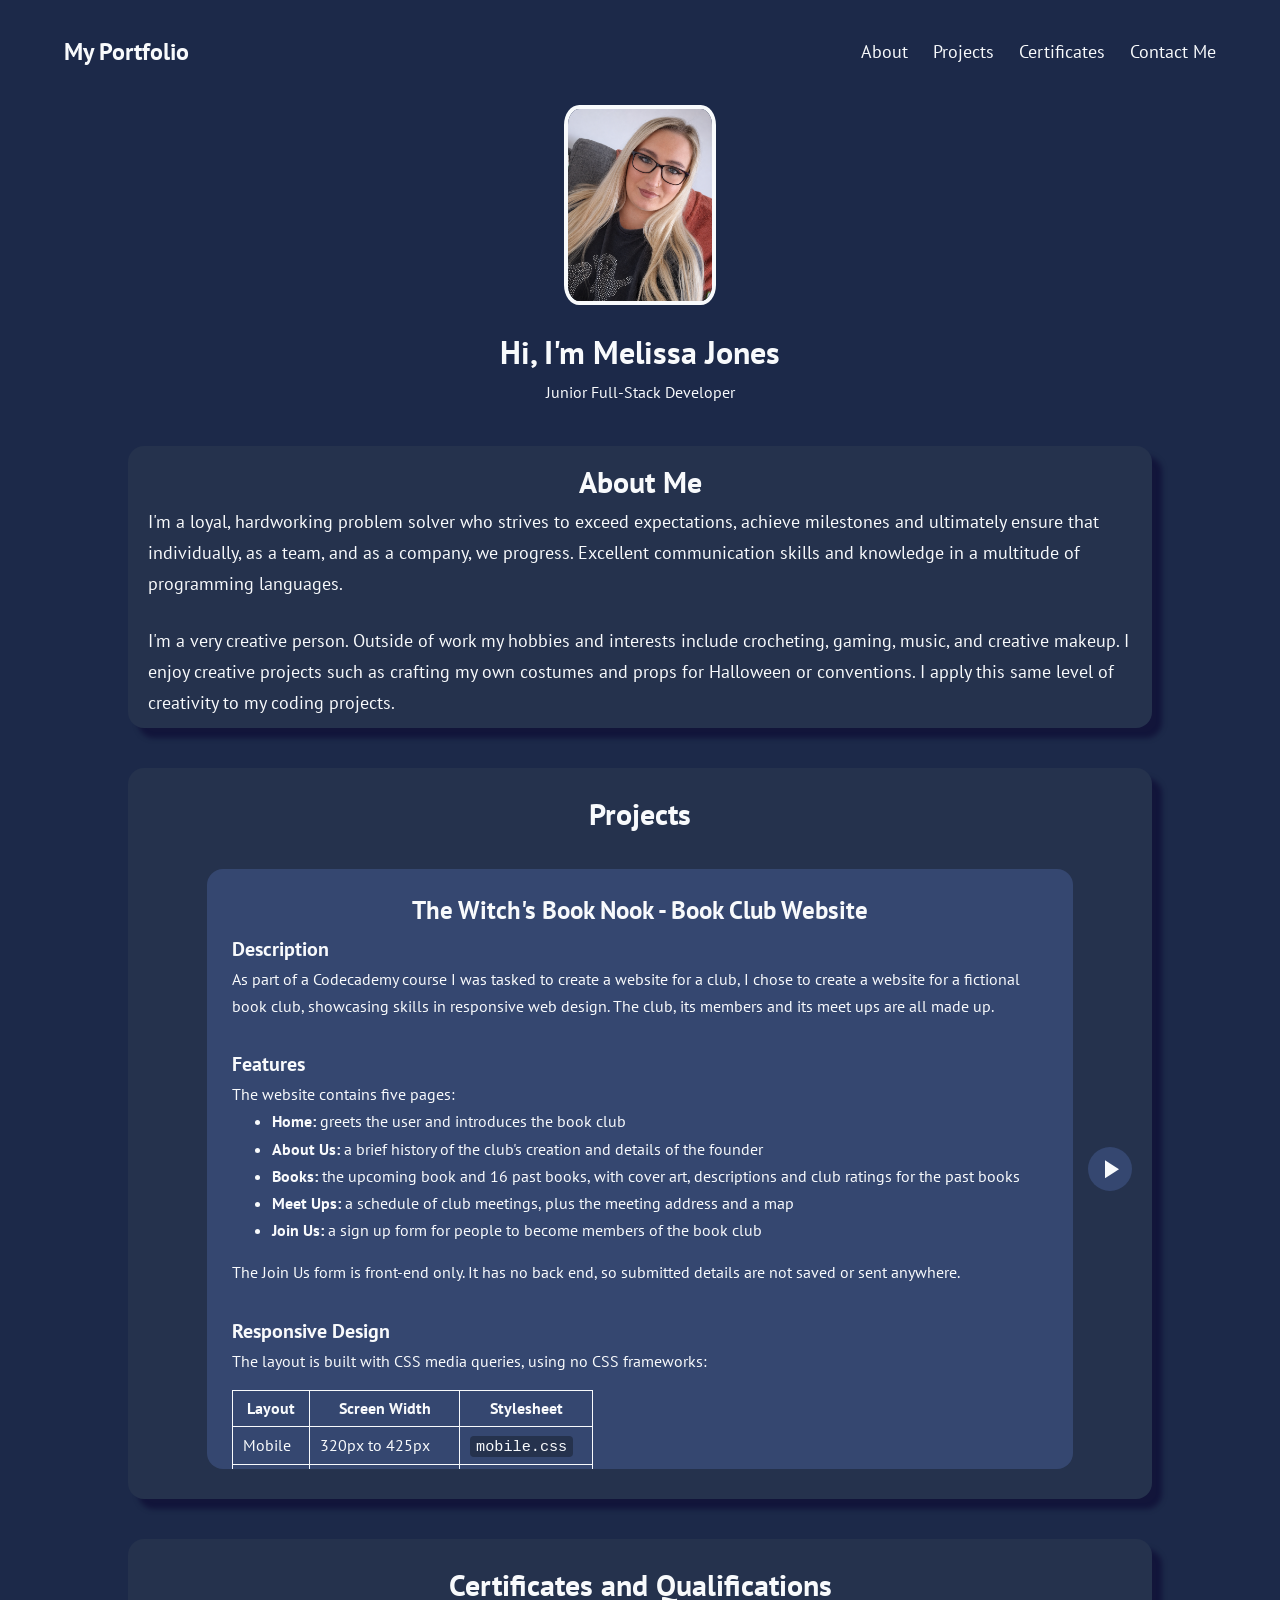
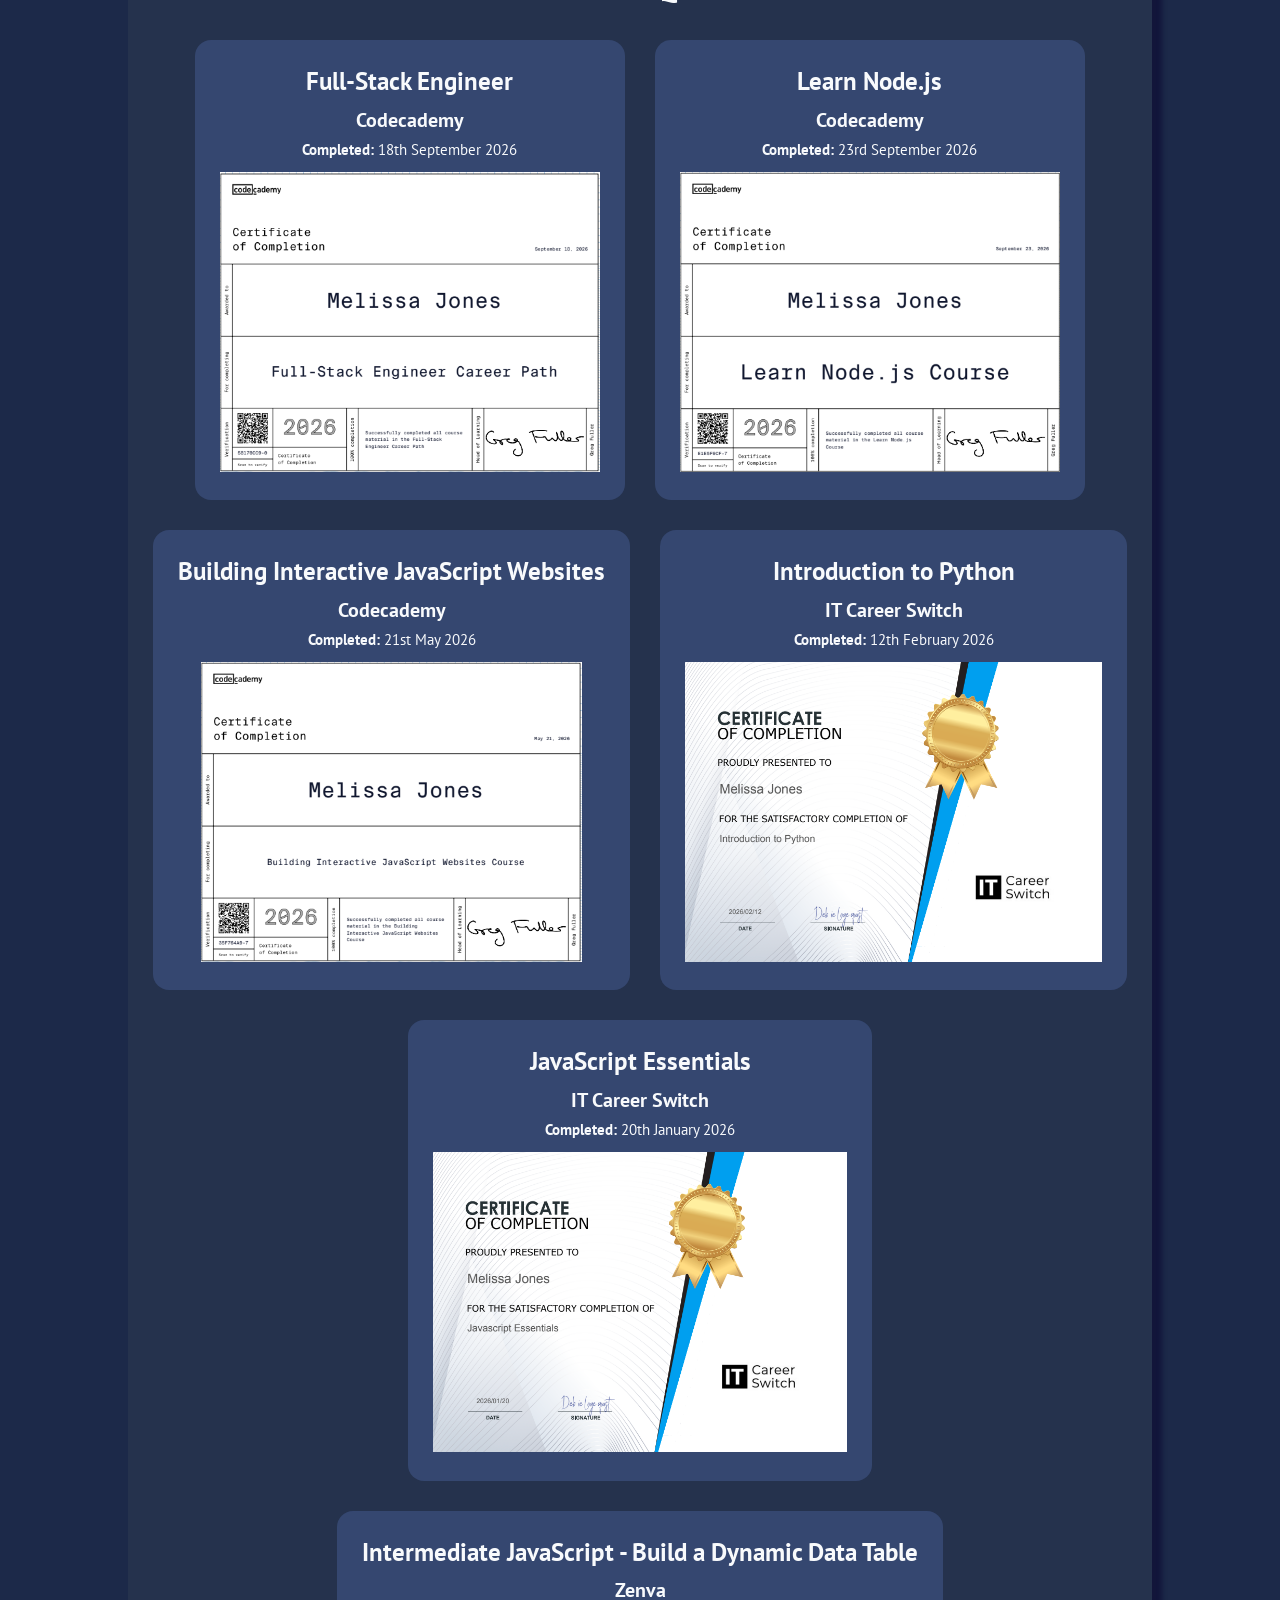
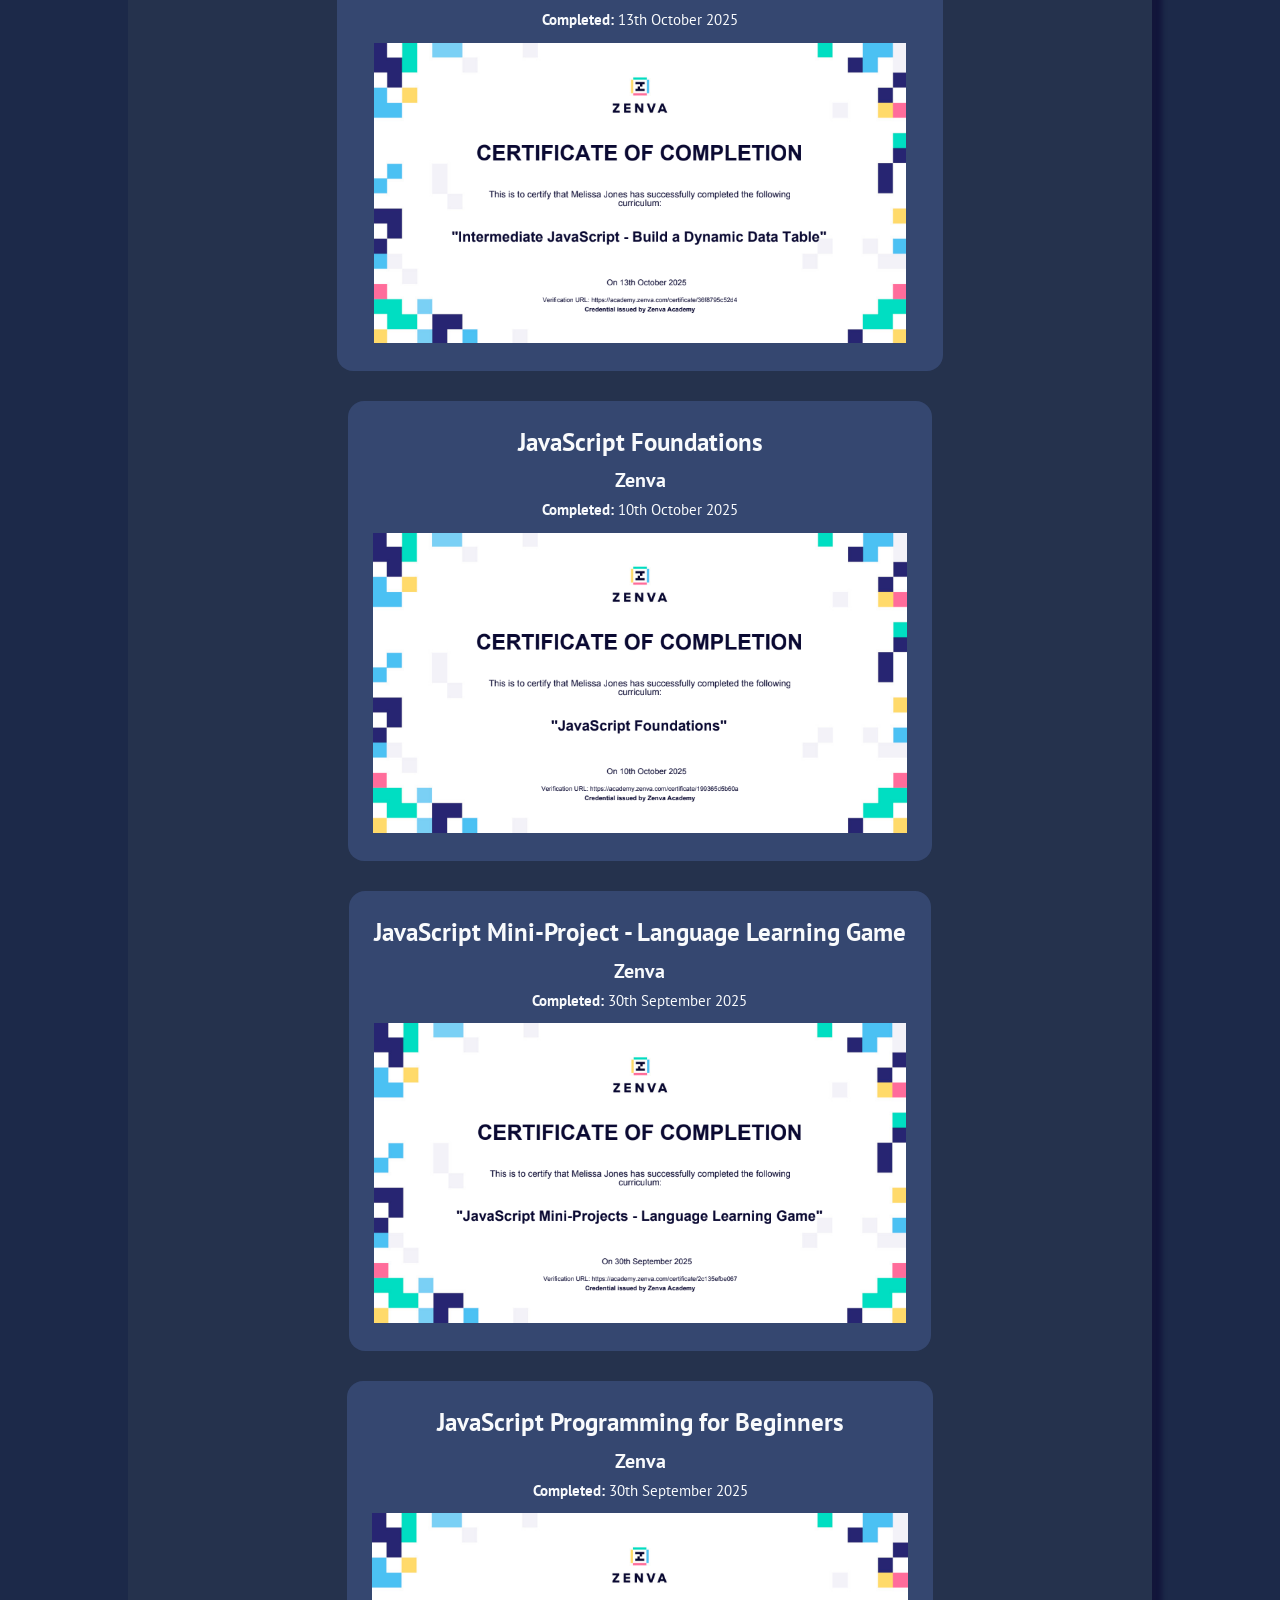
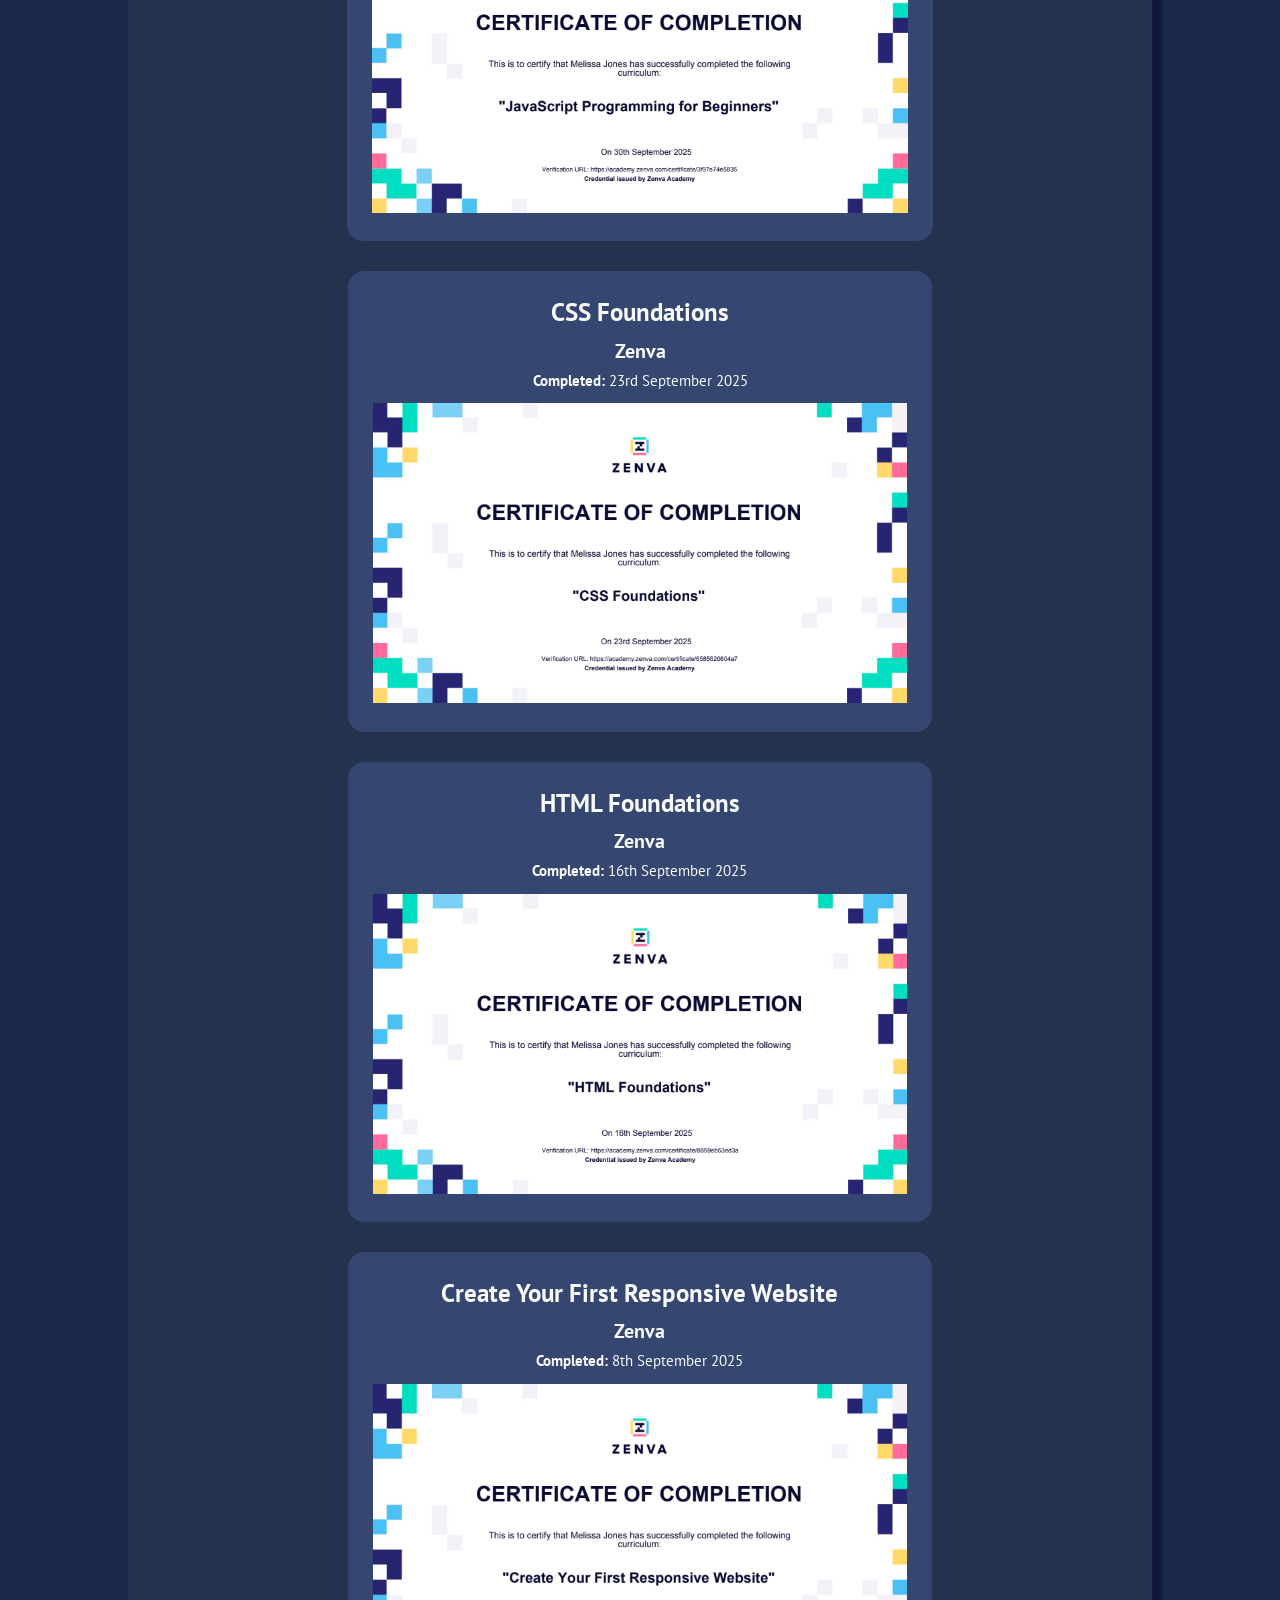
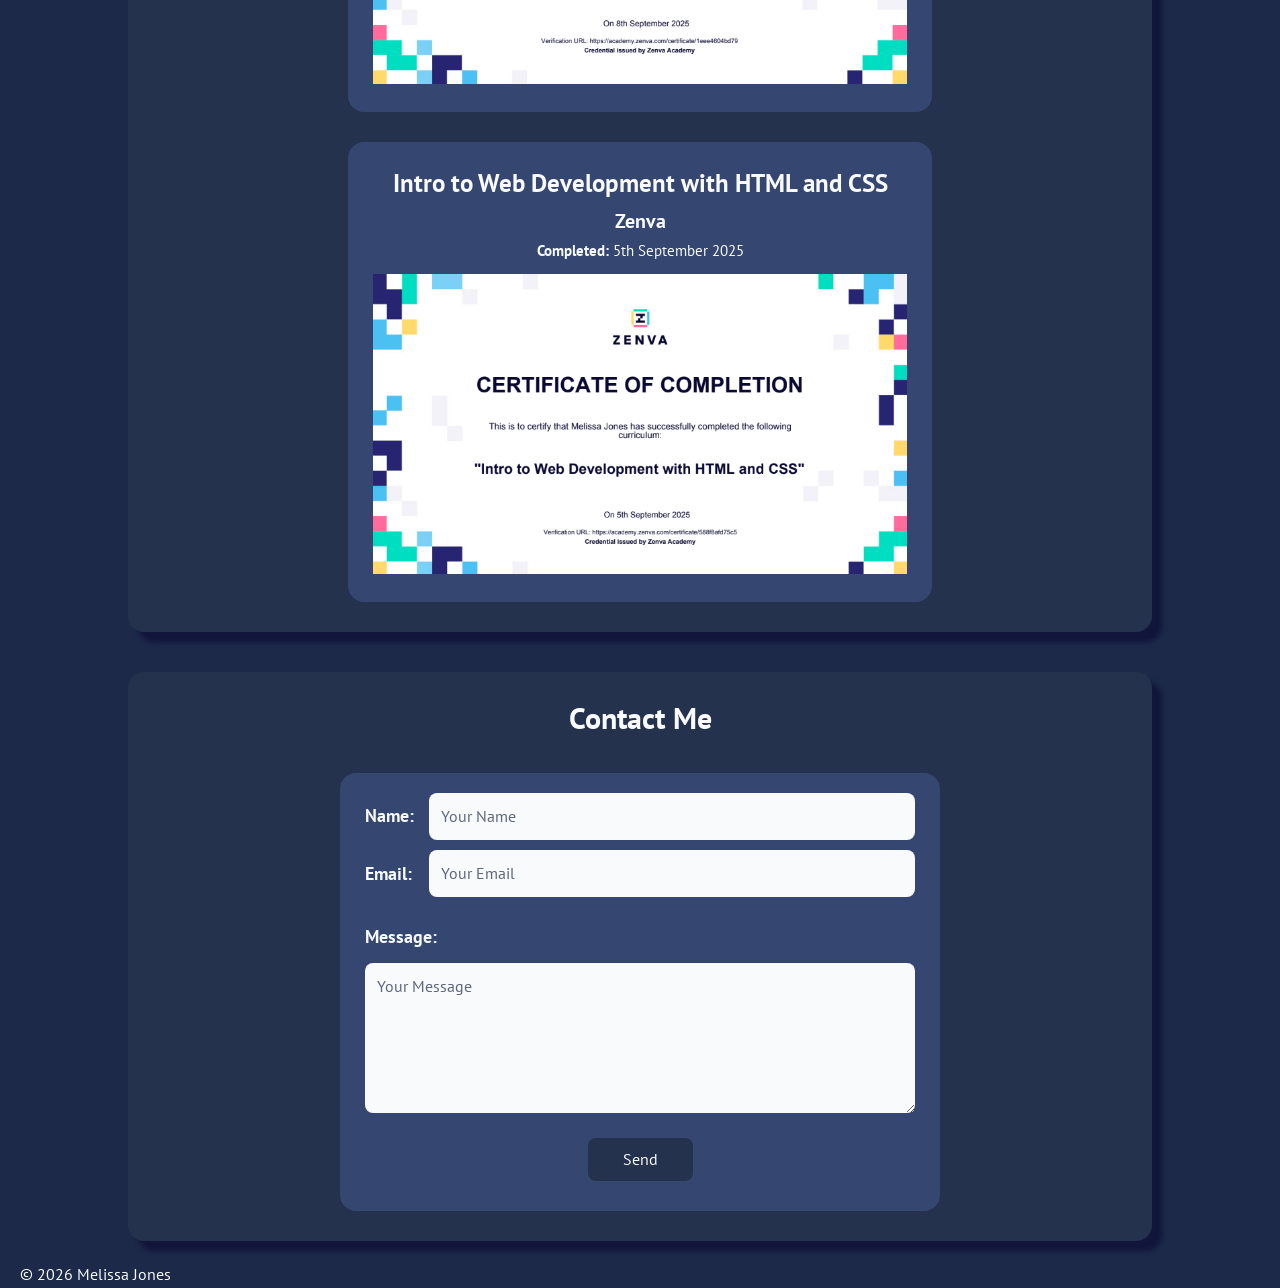
==== commit 98f9a429: "added form functionality" ====
--- a/index.html
+++ b/index.html
@@ -847,7 +847,7 @@
     <section id="contact-me" class="section">
       <div class="section-card">
         <h2 id="contact-heading">Contact Me</h2>
-        <form action="" id="contactForm">
+        <form action="" id="contact-form">
           <label for="name">Name: </label>
           <input
             type="text"
@@ -867,9 +867,15 @@
           />
 
           <label for="message">Message: </label>
-          <textarea name="message" id="message" required></textarea>
+          <textarea
+            name="message"
+            id="message"
+            placeholder="Your Message"
+            required
+          ></textarea>
 
           <button type="submit">Send</button>
+          <p id="form-msg"></p>
         </form>
       </div>
     </section>
--- a/css/styles.css
+++ b/css/styles.css
@@ -141,7 +141,7 @@
 /* only on devices with a real pointer, otherwise a tapped arrow stays blue on touchscreens */
 @media (hover: hover) {
   .carousel-arrow:hover,
-  #contactForm button:hover {
+  #contact-form button:hover {
     background-color: var(--electricBlue);
   }
 }
@@ -192,7 +192,7 @@
 
 .cert-card,
 .project-card,
-#contactForm {
+#contact-form {
   background-color: var(--blueGrey);
   padding: 20px 25px;
   border-radius: 1rem;
@@ -253,7 +253,7 @@
   max-height: 300px;
 }
 
-#contactForm {
+#contact-form {
   display: grid;
   /* the auto column fits the widest label, so the name and email fields start at the same point */
   grid-template-columns: auto minmax(0, 1fr);
@@ -263,33 +263,38 @@
   margin: 30px auto 20px;
 }
 
-#contactForm label {
+#contact-form label {
   font-size: 18px;
   font-weight: 700;
 }
 
 /* these span both columns, so only the name and email labels sit beside their fields */
-#contactForm label[for="message"],
-#contactForm textarea,
-#contactForm button {
+#contact-form label[for="message"],
+#contact-form textarea,
+#contact-form button,
+#form-msg {
   grid-column: 1 / -1;
 }
 
-#contactForm label[for="message"] {
+#contact-form label[for="message"] {
   margin-top: 15px;
+}
+
+#form-msg {
+  text-align: center;
 }
 
 /* on very narrow phones there isn't room for a usable field beside its label */
 @media (max-width: 400px) {
-  #contactForm {
+  #contact-form {
     grid-template-columns: minmax(0, 1fr);
   }
 }
 
 /* form fields don't inherit the page font by default */
-#contactForm input,
-#contactForm textarea,
-#contactForm button {
+#contact-form input,
+#contact-form textarea,
+#contact-form button {
   font: inherit;
   color: var(--icewhite);
   border: none;
@@ -297,30 +302,30 @@
   background-color: var(--navyGrey);
 }
 
-#contactForm input,
-#contactForm textarea {
+#contact-form input,
+#contact-form textarea {
   width: 100%;
   padding: 10px 12px;
   background-color: var(--icewhite);
   color: var(--navy);
 }
 
-#contactForm textarea {
+#contact-form textarea {
   min-height: 150px;
   resize: vertical; /* stops the textarea being dragged wider than the card */
 }
 
-#contactForm ::placeholder {
+#contact-form ::placeholder {
   color: var(--navy);
   opacity: 0.7;
 }
 
-#contactForm input:focus,
-#contactForm textarea:focus {
+#contact-form input:focus,
+#contact-form textarea:focus {
   outline: 2px solid var(--electricBlue);
 }
 
-#contactForm button {
+#contact-form button {
   justify-self: center;
   margin-top: 15px;
   padding: 8px 35px;
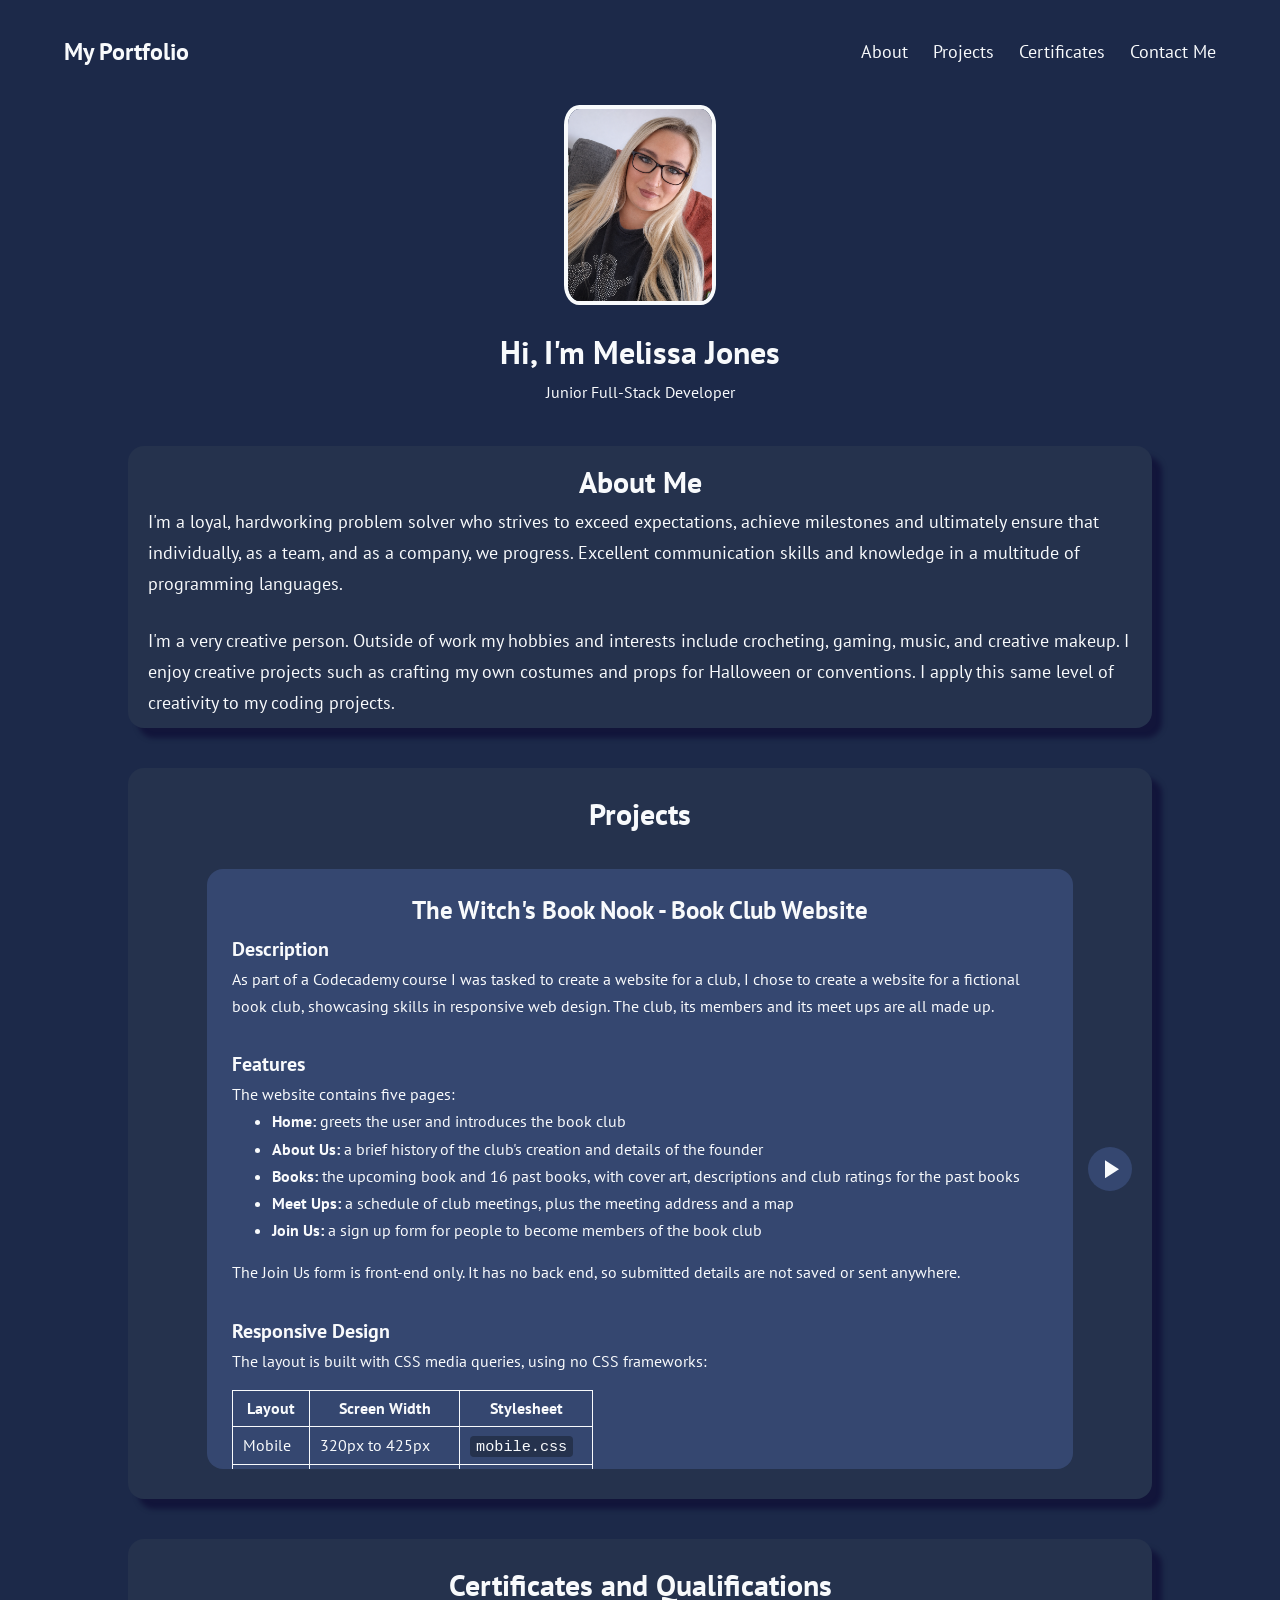
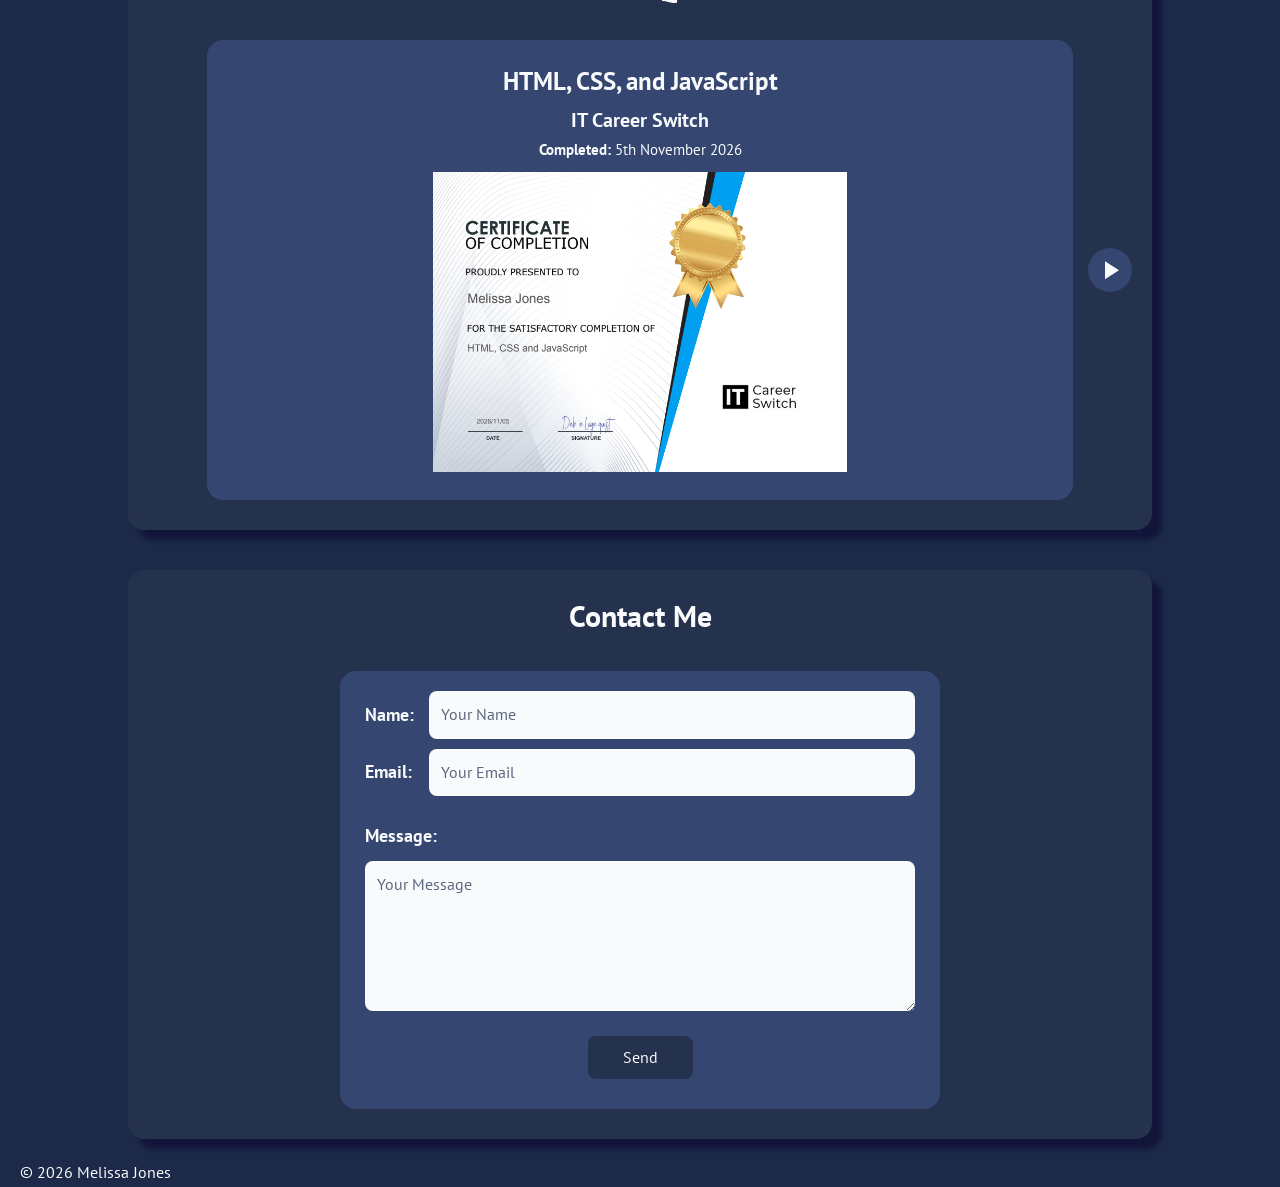
==== commit 86e8510d: "changed styling of certificates from flex wrap to a carousel" ====
--- a/index.html
+++ b/index.html
@@ -65,17 +65,15 @@
       <div class="section-card">
         <h2 id="projects-heading">Projects</h2>
         <!--GitHub links until a project is deployed | deploy this website once completed-->
-        <div class="project-carousel">
+        <div class="carousel">
           <!--add screenshots from each project so it isn't all just text-->
           <button
             type="button"
-            class="carousel-arrow"
-            id="projects-prev"
+            class="carousel-arrow carousel-prev"
             aria-label="Previous project"
           ></button>
           <div
-            class="project-card-container"
-            id="projects-scroller"
+            class="carousel-track"
             tabindex="0"
             role="region"
             aria-label="Project cards"
@@ -661,8 +659,7 @@
           </div>
           <button
             type="button"
-            class="carousel-arrow"
-            id="projects-next"
+            class="carousel-arrow carousel-next"
             aria-label="Next project"
           ></button>
         </div>
@@ -672,174 +669,204 @@
     <section id="certs" class="section">
       <div class="section-card">
         <h2 id="cert-heading">Certificates and Qualifications</h2>
-        <div class="cert-card-container">
-          <div class="cert-card">
-            <!--Full-Stack Engineer-->
-            <h3>Full-Stack Engineer</h3>
-            <h4>Codecademy</h4>
-            <p class="cert-date">
-              <strong>Completed: </strong>18th September 2026
-            </p>
-            <img
-              src="certificates/cc-fulls-stack-engineer.png"
-              alt="Full-Stack Engineer Certificate"
-              class="cert"
-            />
+        <div class="carousel">
+          <button
+            type="button"
+            class="carousel-arrow carousel-prev"
+            aria-label="Previous certificate"
+          ></button>
+          <div
+            class="carousel-track"
+            tabindex="0"
+            role="region"
+            aria-label="Certificate cards"
+          >
+            <div class="cert-card">
+              <!--Full-Stack Engineer-->
+              <h3>HTML, CSS, and JavaScript</h3>
+              <h4>IT Career Switch</h4>
+              <p class="cert-date">
+                <strong>Completed: </strong>5th November 2026
+              </p>
+              <img
+                src="certificates/itcs-html-css-js.png"
+                alt="HTML, CSS, and JavaScript Certificate"
+                class="cert"
+              />
+            </div>
+            <div class="cert-card">
+              <!--Full-Stack Engineer-->
+              <h3>Full-Stack Engineer</h3>
+              <h4>Codecademy</h4>
+              <p class="cert-date">
+                <strong>Completed: </strong>18th September 2026
+              </p>
+              <img
+                src="certificates/cc-fulls-stack-engineer.png"
+                alt="Full-Stack Engineer Certificate"
+                class="cert"
+              />
+            </div>
+            <div class="cert-card">
+              <!--Node.js-->
+              <h3>Learn Node.js</h3>
+              <h4>Codecademy</h4>
+              <p class="cert-date">
+                <strong>Completed: </strong>23rd September 2026
+              </p>
+              <img
+                src="certificates/cc-nodejs.png"
+                alt="Learn Node.js Certificate"
+                class="cert"
+              />
+            </div>
+            <div class="cert-card">
+              <!--Interactive Websites-->
+              <h3>Building Interactive JavaScript Websites</h3>
+              <h4>Codecademy</h4>
+              <p class="cert-date"><strong>Completed: </strong>21st May 2026</p>
+              <img
+                src="certificates/cc-interactive-websites.png"
+                alt="Building Interactive JavaScript Websites Certificate"
+                class="cert"
+              />
+            </div>
+            <div class="cert-card">
+              <!--Intro to Python-->
+              <h3>Introduction to Python</h3>
+              <h4>IT Career Switch</h4>
+              <p class="cert-date">
+                <strong>Completed: </strong>12th February 2026
+              </p>
+              <img
+                src="certificates/itcs-intro-python.png"
+                alt="Introduction to Python Certificate"
+                class="cert"
+              />
+            </div>
+            <div class="cert-card">
+              <!--JS Essentials-->
+              <h3>JavaScript Essentials</h3>
+              <h4>IT Career Switch</h4>
+              <p class="cert-date">
+                <strong>Completed: </strong>20th January 2026
+              </p>
+              <img
+                src="certificates/itcs-js-essentials.png"
+                alt="JavaScript Essentials Certificate"
+                class="cert"
+              />
+            </div>
+            <div class="cert-card">
+              <!--Intermediate JS-->
+              <h3>Intermediate JavaScript - Build a Dynamic Data Table</h3>
+              <h4>Zenva</h4>
+              <p class="cert-date">
+                <strong>Completed: </strong>13th October 2025
+              </p>
+              <img
+                src="certificates/z-intermediate-js.png"
+                alt="Intermediate JavaScript Certificate"
+                class="cert"
+              />
+            </div>
+            <div class="cert-card">
+              <!--JS Foundations-->
+              <h3>JavaScript Foundations</h3>
+              <h4>Zenva</h4>
+              <p class="cert-date">
+                <strong>Completed: </strong>10th October 2025
+              </p>
+              <img
+                src="certificates/z-js-foundations.png"
+                alt="JavaScript Foundations Certificate"
+                class="cert"
+              />
+            </div>
+            <div class="cert-card">
+              <!--JS Learning Game-->
+              <h3>JavaScript Mini-Project - Language Learning Game</h3>
+              <h4>Zenva</h4>
+              <p class="cert-date">
+                <strong>Completed: </strong>30th September 2025
+              </p>
+              <img
+                src="certificates/z-js-learning-game.png"
+                alt="JavaScript Language Learning Game Certificate"
+                class="cert"
+              />
+            </div>
+            <div class="cert-card">
+              <!--JS for Beginners-->
+              <h3>JavaScript Programming for Beginners</h3>
+              <h4>Zenva</h4>
+              <p class="cert-date">
+                <strong>Completed: </strong>30th September 2025
+              </p>
+              <img
+                src="certificates/z-js-beginners.png"
+                alt="JavaScript for Beginners Certificate"
+                class="cert"
+              />
+            </div>
+            <div class="cert-card">
+              <!--CSS Foundations-->
+              <h3>CSS Foundations</h3>
+              <h4>Zenva</h4>
+              <p class="cert-date">
+                <strong>Completed: </strong>23rd September 2025
+              </p>
+              <img
+                src="certificates/z-ccs-foundations.png"
+                alt="CSS Foundations Certificate"
+                class="cert"
+              />
+            </div>
+            <div class="cert-card">
+              <!--HTML Foundations-->
+              <h3>HTML Foundations</h3>
+              <h4>Zenva</h4>
+              <p class="cert-date">
+                <strong>Completed: </strong>16th September 2025
+              </p>
+              <img
+                src="certificates/z-html-foundations.png"
+                alt="HTML Foundations Certificate"
+                class="cert"
+              />
+            </div>
+            <div class="cert-card">
+              <!--Responsive Website-->
+              <h3>Create Your First Responsive Website</h3>
+              <h4>Zenva</h4>
+              <p class="cert-date">
+                <strong>Completed: </strong>8th September 2025
+              </p>
+              <img
+                src="certificates/z-responsive-website.png"
+                alt="Responsive Website Certificate"
+                class="cert"
+              />
+            </div>
+            <div class="cert-card">
+              <!--Intro to HTML and CSS-->
+              <h3>Intro to Web Development with HTML and CSS</h3>
+              <h4>Zenva</h4>
+              <p class="cert-date">
+                <strong>Completed: </strong>5th September 2025
+              </p>
+              <img
+                src="certificates/z-intro-html-css.png"
+                alt="Intro to HTML and CSS Certificate"
+                class="cert"
+              />
+            </div>
           </div>
-          <div class="cert-card">
-            <!--Node.js-->
-            <h3>Learn Node.js</h3>
-            <h4>Codecademy</h4>
-            <p class="cert-date">
-              <strong>Completed: </strong>23rd September 2026
-            </p>
-            <img
-              src="certificates/cc-nodejs.png"
-              alt="Learn Node.js Certificate"
-              class="cert"
-            />
-          </div>
-          <div class="cert-card">
-            <!--Interactive Websites-->
-            <h3>Building Interactive JavaScript Websites</h3>
-            <h4>Codecademy</h4>
-            <p class="cert-date"><strong>Completed: </strong>21st May 2026</p>
-            <img
-              src="certificates/cc-interactive-websites.png"
-              alt="Building Interactive JavaScript Websites Certificate"
-              class="cert"
-            />
-          </div>
-          <div class="cert-card">
-            <!--Intro to Python-->
-            <h3>Introduction to Python</h3>
-            <h4>IT Career Switch</h4>
-            <p class="cert-date">
-              <strong>Completed: </strong>12th February 2026
-            </p>
-            <img
-              src="certificates/itcs-intro-python.png"
-              alt="Introduction to Python Certificate"
-              class="cert"
-            />
-          </div>
-          <div class="cert-card">
-            <!--JS Essentials-->
-            <h3>JavaScript Essentials</h3>
-            <h4>IT Career Switch</h4>
-            <p class="cert-date">
-              <strong>Completed: </strong>20th January 2026
-            </p>
-            <img
-              src="certificates/itcs-js-essentials.png"
-              alt="JavaScript Essentials Certificate"
-              class="cert"
-            />
-          </div>
-          <div class="cert-card">
-            <!--Intermediate JS-->
-            <h3>Intermediate JavaScript - Build a Dynamic Data Table</h3>
-            <h4>Zenva</h4>
-            <p class="cert-date">
-              <strong>Completed: </strong>13th October 2025
-            </p>
-            <img
-              src="certificates/z-intermediate-js.png"
-              alt="Intermediate JavaScript Certificate"
-              class="cert"
-            />
-          </div>
-          <div class="cert-card">
-            <!--JS Foundations-->
-            <h3>JavaScript Foundations</h3>
-            <h4>Zenva</h4>
-            <p class="cert-date">
-              <strong>Completed: </strong>10th October 2025
-            </p>
-            <img
-              src="certificates/z-js-foundations.png"
-              alt="JavaScript Foundations Certificate"
-              class="cert"
-            />
-          </div>
-          <div class="cert-card">
-            <!--JS Learning Game-->
-            <h3>JavaScript Mini-Project - Language Learning Game</h3>
-            <h4>Zenva</h4>
-            <p class="cert-date">
-              <strong>Completed: </strong>30th September 2025
-            </p>
-            <img
-              src="certificates/z-js-learning-game.png"
-              alt="JavaScript Language Learning Game Certificate"
-              class="cert"
-            />
-          </div>
-          <div class="cert-card">
-            <!--JS for Beginners-->
-            <h3>JavaScript Programming for Beginners</h3>
-            <h4>Zenva</h4>
-            <p class="cert-date">
-              <strong>Completed: </strong>30th September 2025
-            </p>
-            <img
-              src="certificates/z-js-beginners.png"
-              alt="JavaScript for Beginners Certificate"
-              class="cert"
-            />
-          </div>
-          <div class="cert-card">
-            <!--CSS Foundations-->
-            <h3>CSS Foundations</h3>
-            <h4>Zenva</h4>
-            <p class="cert-date">
-              <strong>Completed: </strong>23rd September 2025
-            </p>
-            <img
-              src="certificates/z-ccs-foundations.png"
-              alt="CSS Foundations Certificate"
-              class="cert"
-            />
-          </div>
-          <div class="cert-card">
-            <!--HTML Foundations-->
-            <h3>HTML Foundations</h3>
-            <h4>Zenva</h4>
-            <p class="cert-date">
-              <strong>Completed: </strong>16th September 2025
-            </p>
-            <img
-              src="certificates/z-html-foundations.png"
-              alt="HTML Foundations Certificate"
-              class="cert"
-            />
-          </div>
-          <div class="cert-card">
-            <!--Responsive Website-->
-            <h3>Create Your First Responsive Website</h3>
-            <h4>Zenva</h4>
-            <p class="cert-date">
-              <strong>Completed: </strong>8th September 2025
-            </p>
-            <img
-              src="certificates/z-responsive-website.png"
-              alt="Responsive Website Certificate"
-              class="cert"
-            />
-          </div>
-          <div class="cert-card">
-            <!--Intro to HTML and CSS-->
-            <h3>Intro to Web Development with HTML and CSS</h3>
-            <h4>Zenva</h4>
-            <p class="cert-date">
-              <strong>Completed: </strong>5th September 2025
-            </p>
-            <img
-              src="certificates/z-intro-html-css.png"
-              alt="Intro to HTML and CSS Certificate"
-              class="cert"
-            />
-          </div>
+          <button
+            type="button"
+            class="carousel-arrow carousel-next"
+            aria-label="Next certificate"
+          ></button>
         </div>
       </div>
     </section>
--- a/css/styles.css
+++ b/css/styles.css
@@ -100,16 +100,7 @@
   box-shadow: 10px 10px 5px 0 rgba(9, 3, 46, 0.527);
 }
 
-.cert-card-container {
-  display: flex;
-  flex-wrap: wrap;
-  justify-content: center;
-  gap: 30px;
-  margin-top: 30px;
-  margin-bottom: 20px;
-}
-
-.project-carousel {
+.carousel {
   display: grid;
   /* minmax(0, 1fr) lets the middle column shrink, so the row of cards scrolls instead of stretching the page */
   grid-template-columns: auto minmax(0, 1fr) auto;
@@ -119,7 +110,7 @@
   margin-bottom: 20px;
 }
 
-.project-card-container {
+.carousel-track {
   display: flex;
   gap: 30px;
   overflow-x: auto;
@@ -157,35 +148,35 @@
 }
 
 /* the 2px nudges make each triangle look centred, as most of its visual weight is at the wide end */
-#projects-prev::before {
+.carousel-prev::before {
   clip-path: polygon(100% 0, 100% 100%, 0 50%);
   transform: translateX(-2px);
 }
 
-#projects-next::before {
+.carousel-next::before {
   clip-path: polygon(0 0, 100% 50%, 0 100%);
   transform: translateX(2px);
 }
 
 /* only animate the scrolling for visitors who haven't asked for reduced motion */
 @media (prefers-reduced-motion: no-preference) {
-  .project-card-container {
+  .carousel-track {
     scroll-behavior: smooth;
   }
 }
 
 /* on small screens the arrows move below the cards so the cards keep their width */
 @media (max-width: 600px) {
-  .project-carousel {
+  .carousel {
     grid-template-columns: 1fr 1fr;
   }
 
-  .project-card-container {
+  .carousel-track {
     grid-column: 1 / -1;
     grid-row: 1;
   }
 
-  #projects-prev {
+  .carousel-prev {
     justify-self: end;
   }
 }
@@ -198,15 +189,19 @@
   border-radius: 1rem;
 }
 
-.cert-card {
-  text-align: center;
-}
-
+.cert-card,
 .project-card {
   flex: 0 0 100%; /* each card fills the row, so only one shows at a time */
+  scroll-snap-align: start;
+}
+
+.cert-card {
+  text-align: center;
+}
+
+.project-card {
   height: 600px;
   overflow-y: auto; /* long projects scroll inside their card */
-  scroll-snap-align: start;
   scrollbar-width: thin;
 }
 
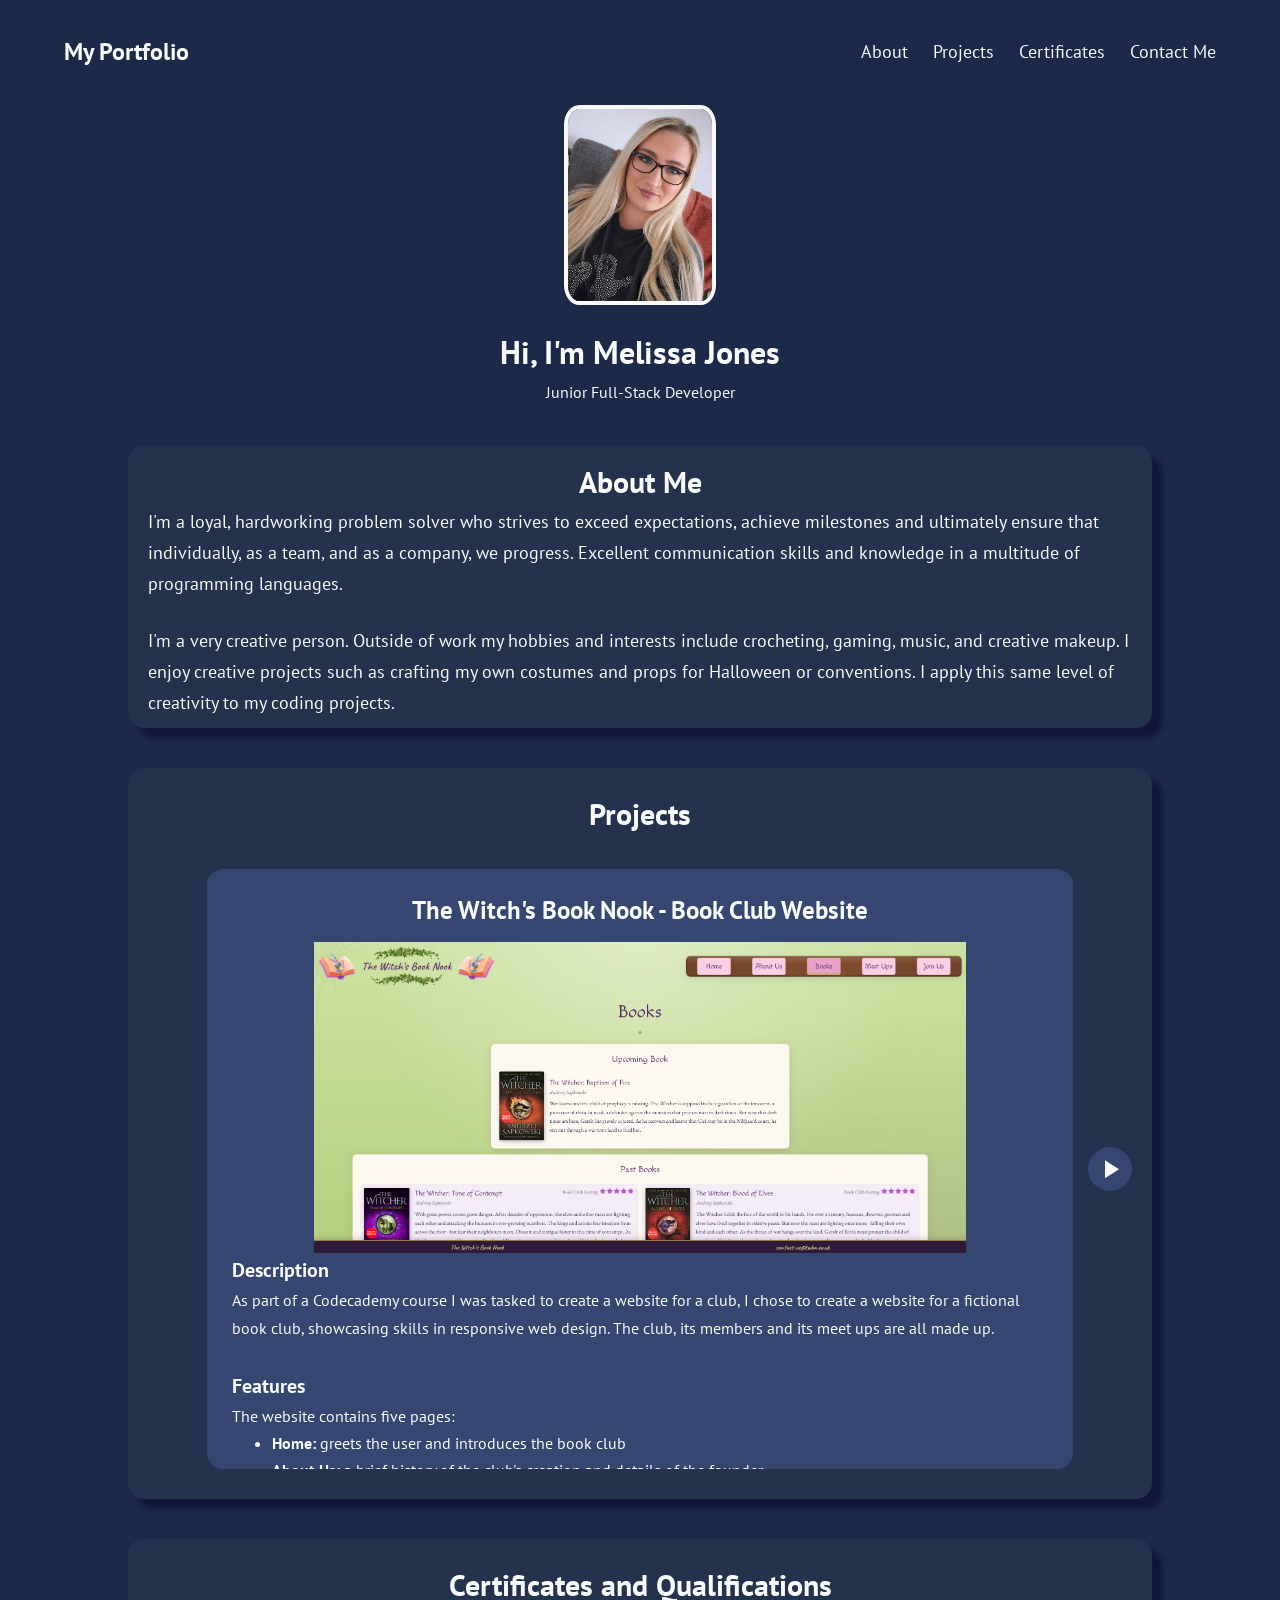
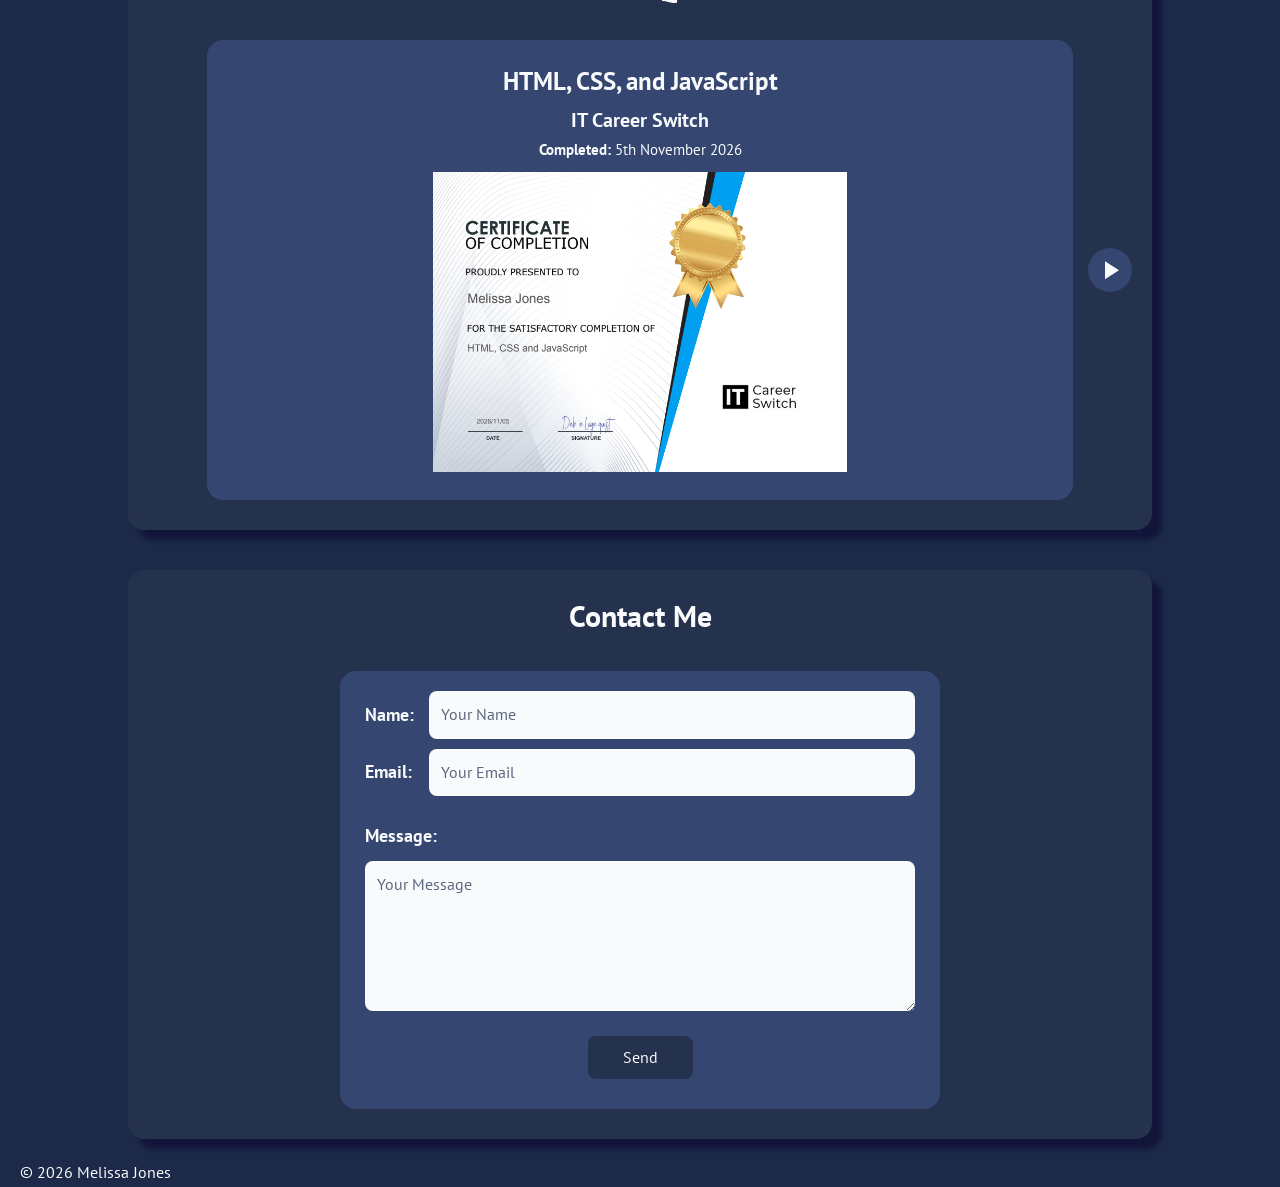
==== commit 0de37551: "added screenshots of projects" ====
--- a/index.html
+++ b/index.html
@@ -85,6 +85,13 @@
                   >The Witch's Book Nook - Book Club Website</a
                 >
               </h3>
+              <div class="screenshot-container">
+                <img
+                  src="/project-screenshots/book-club.png"
+                  alt="Witch's Book Nook Screenshot"
+                  class="project-screenshot"
+                />
+              </div>
               <h4>Description</h4>
               <p>
                 As part of a Codecademy course I was tasked to create a website
@@ -170,6 +177,13 @@
                   >Online Recipe Book</a
                 >
               </h3>
+              <div class="screenshot-container">
+                <img
+                  src="/project-screenshots/recipe-book.png"
+                  alt="Recipe Book Screenshot"
+                  class="project-screenshot"
+                />
+              </div>
               <h4>Description</h4>
               <p>
                 The mini project from the HTML, CSS and JavaScript course run by
@@ -187,6 +201,13 @@
               <h3>
                 <a href="https://github.com/MelissaJones98/Boxy">Boxy</a>
               </h3>
+              <!-- <div class="screenshot-container">
+                <img
+                  src=""
+                  alt="Boxy Screenshot"
+                  class="project-screenshot"
+                />
+              </div> -->
               <h4>Description</h4>
               <p>
                 A web app where you can create boxes/containers and record items
@@ -224,6 +245,13 @@
                   >MelsyMart</a
                 >
               </h3>
+              <div class="screenshot-container">
+                <img
+                  src="/project-screenshots/melsymart.png"
+                  alt="Melsy Mart Screenshot"
+                  class="project-screenshot"
+                />
+              </div>
               <h4>Description</h4>
               <p>
                 A full-stack e-commerce application built with PostgreSQL,
@@ -297,6 +325,13 @@
                   >Jammming</a
                 >
               </h3>
+              <div class="screenshot-container">
+                <img
+                  src="/project-screenshots/jammming.png"
+                  alt="Jammming Screenshot"
+                  class="project-screenshot"
+                />
+              </div>
               <h4>Description</h4>
               <p>
                 A React web application called Jammming. Using my knowledge of
@@ -339,6 +374,13 @@
                   >Weather Checker</a
                 >
               </h3>
+              <div class="screenshot-container">
+                <img
+                  src="/project-screenshots/weather-app.png"
+                  alt="Weather Checker Screenshot"
+                  class="project-screenshot"
+                />
+              </div>
               <h4>Description</h4>
               <p>
                 A small web app that shows the current weather for any city.
@@ -365,6 +407,13 @@
                   >Rock, Paper, Scissors Game</a
                 >
               </h3>
+              <div class="screenshot-container">
+                <img
+                  src="/project-screenshots/rock-paper-scissors.png"
+                  alt="Rock, Paper, Scissors Game Screenshot"
+                  class="project-screenshot"
+                />
+              </div>
               <h4>Description</h4>
               <p>
                 A simple browser-based Rock Paper Scissors game built with HTML,
@@ -385,6 +434,13 @@
                   >Reddit Clone</a
                 >
               </h3>
+              <div class="screenshot-container">
+                <img
+                  src="/project-screenshots/reddit-clone.png"
+                  alt="Reddit Clone Screenshot"
+                  class="project-screenshot"
+                />
+              </div>
               <h4>Description</h4>
               <p>
                 A Reddit clone application using React and Redux. The
@@ -465,6 +521,13 @@
                   >Learn Afrikaans Game</a
                 >
               </h3>
+              <div class="screenshot-container">
+                <img
+                  src="/project-screenshots/learn-afr-game.png"
+                  alt="Learn Afrikaans Game Screenshot"
+                  class="project-screenshot"
+                />
+              </div>
               <h4>Description</h4>
               <p>
                 A browser-based multiple-choice quiz for learning Afrikaans
@@ -499,6 +562,13 @@
                   >Text Based Game</a
                 >
               </h3>
+              <div class="screenshot-container">
+                <img
+                  src="/project-screenshots/text-based-game.png"
+                  alt="Text Based Game Screenshot"
+                  class="project-screenshot"
+                />
+              </div>
               <h4>Description</h4>
               <p>
                 First attempt at a text based game using HTML, CSS and
@@ -519,6 +589,13 @@
                   >To Do List</a
                 >
               </h3>
+              <div class="screenshot-container">
+                <img
+                  src="/project-screenshots/to-do.png"
+                  alt="To Do Screenshot"
+                  class="project-screenshot"
+                />
+              </div>
               <h4>Description</h4>
               <p>
                 A Codecademy off-platform project. A simple to do list web
@@ -545,6 +622,13 @@
                   >Magical Message Generator</a
                 >
               </h3>
+              <div class="screenshot-container">
+                <img
+                  src="/project-screenshots/magic-messages.png"
+                  alt="Magic Messages Screenshot"
+                  class="project-screenshot"
+                />
+              </div>
               <h4>Description</h4>
               <p>
                 Codecademy Portfolio Project. Message generator program. Every
@@ -901,6 +985,16 @@
             required
           ></textarea>
 
+          <!-- Honeypot: hidden from people, but spam bots fill it in. Formspree discards any submission where _gotcha has a value. -->
+          <input
+            type="text"
+            name="_gotcha"
+            style="display: none"
+            tabindex="-1"
+            autocomplete="off"
+            aria-hidden="true"
+          />
+
           <button type="submit">Send</button>
           <p id="form-msg"></p>
         </form>
--- a/css/styles.css
+++ b/css/styles.css
@@ -231,6 +231,17 @@
 .project-card td {
   padding: 4px 10px;
   border: 1px solid var(--icewhite);
+}
+
+.screenshot-container {
+  display: flex;
+  justify-content: center;
+}
+
+.project-screenshot {
+  height: auto;
+  max-width: 80%;
+  margin-top: 10px;
 }
 
 .spacing {
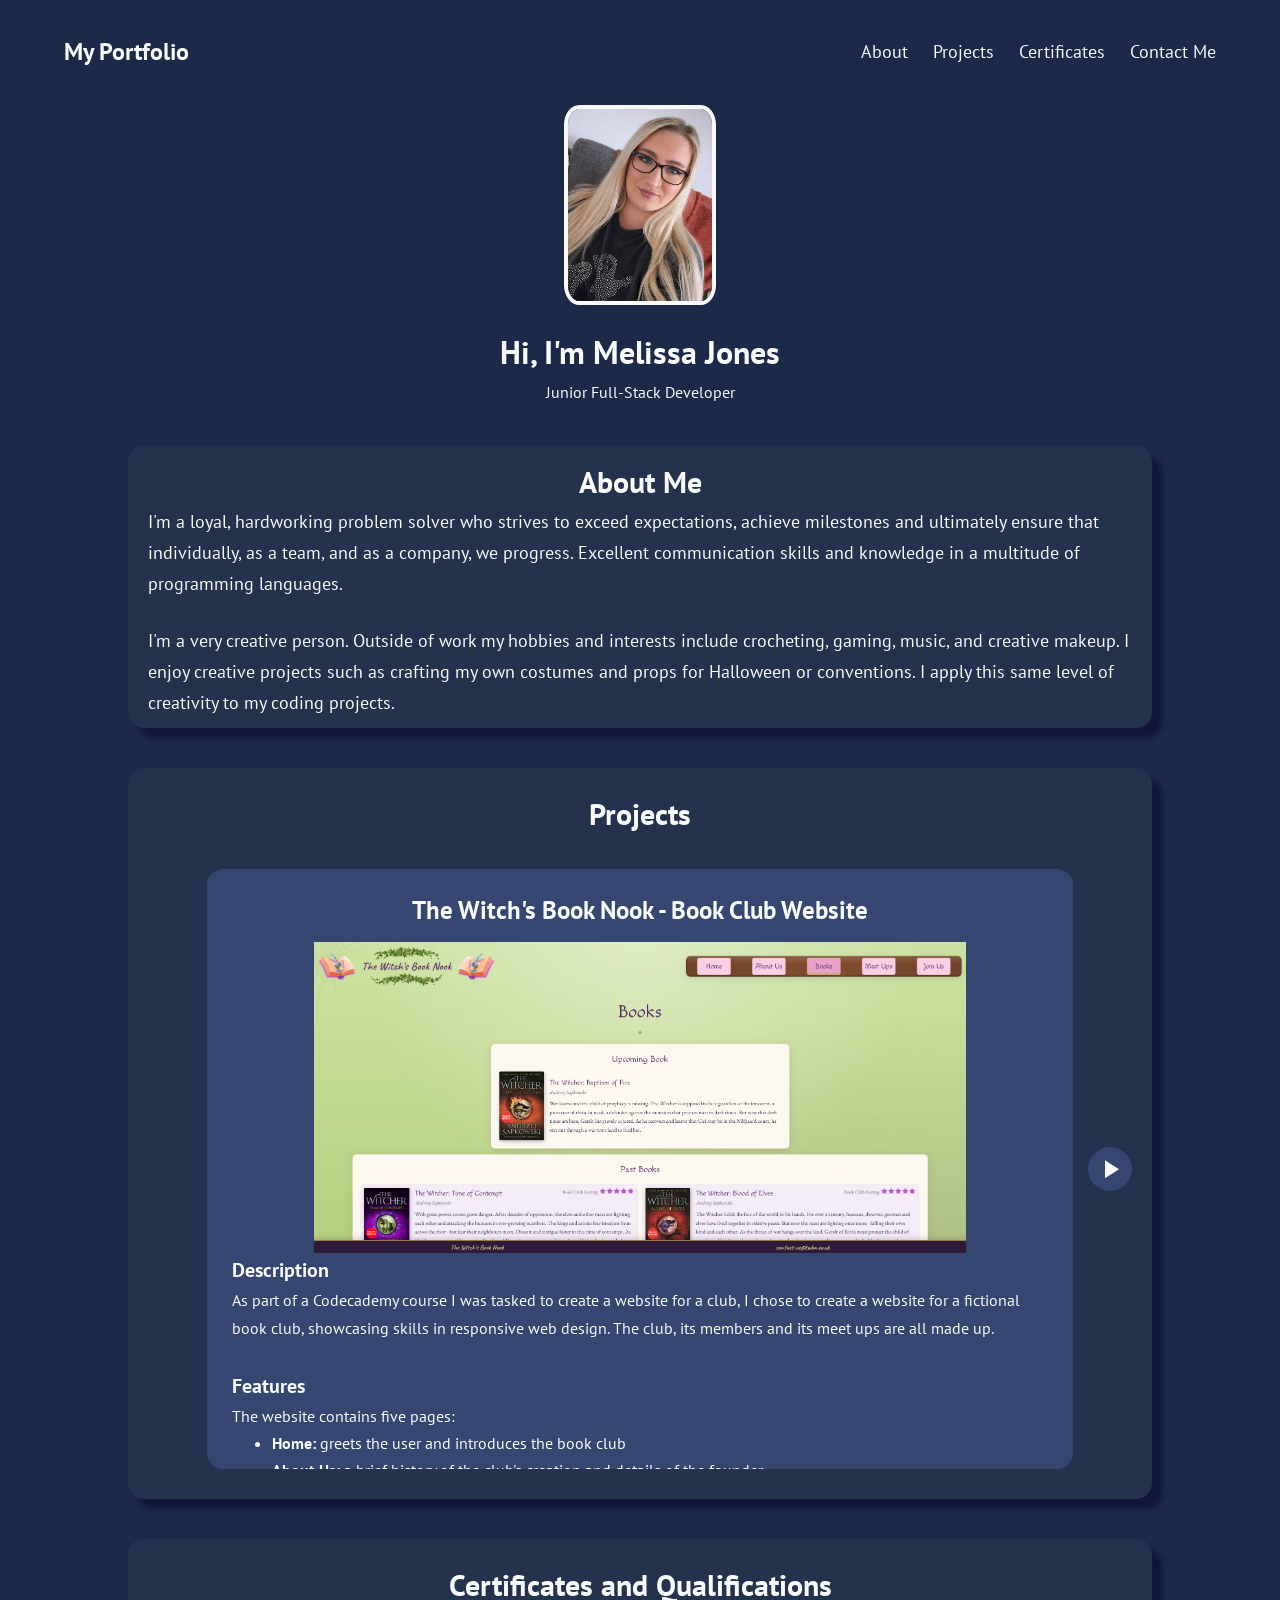
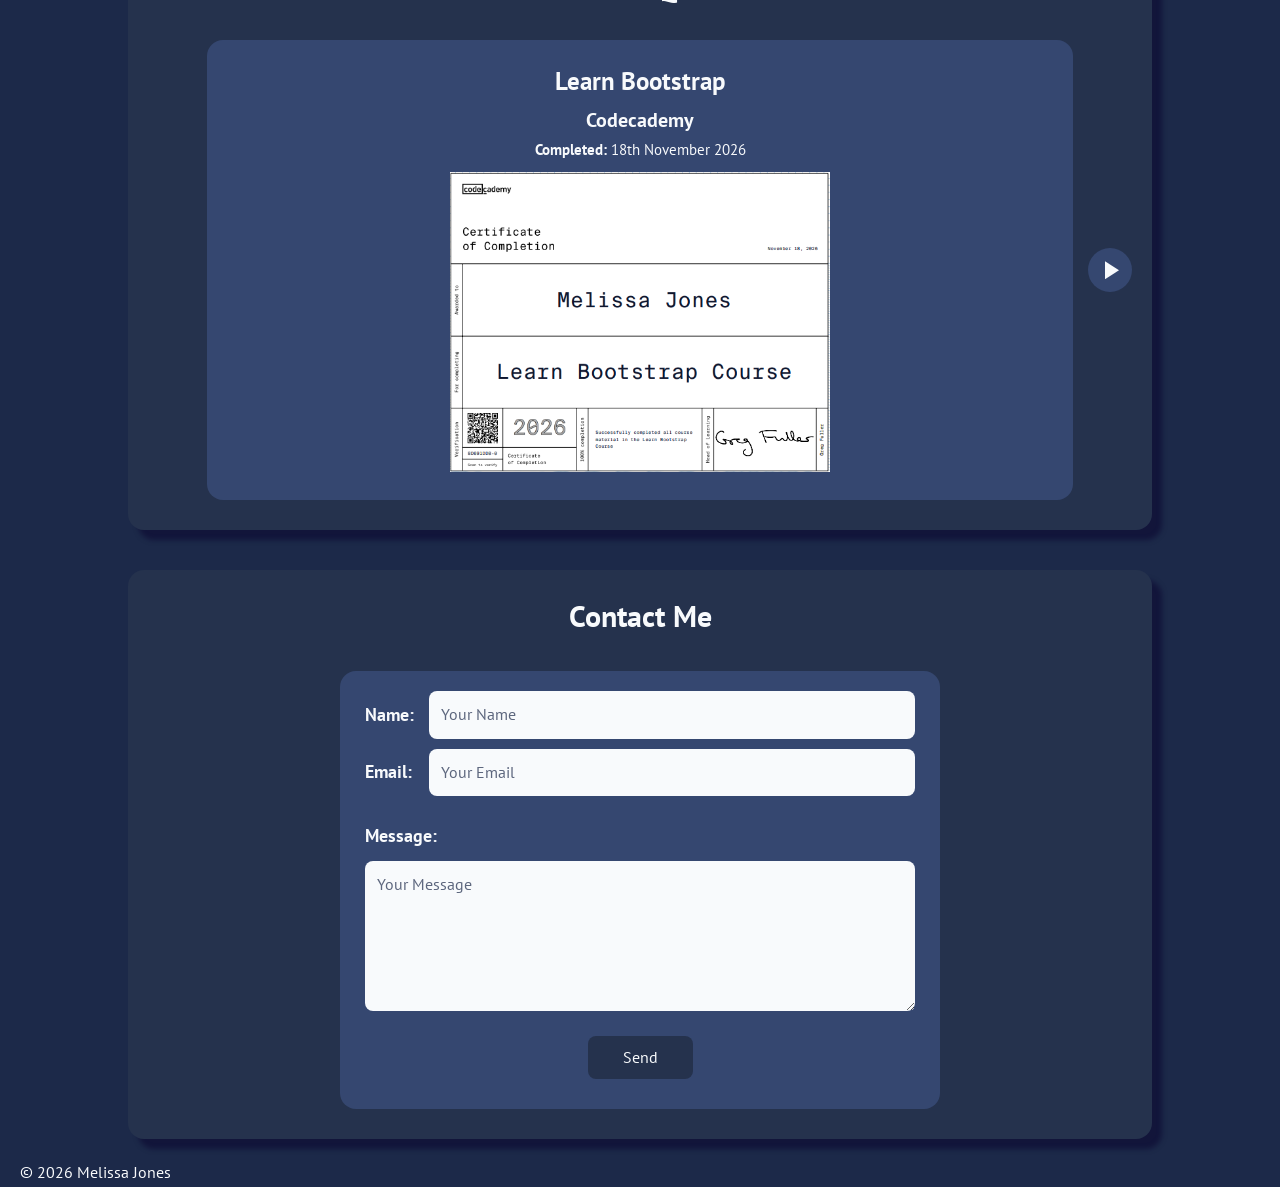
==== commit 6fc324cd: "Added latest certification to certs section" ====
--- a/index.html
+++ b/index.html
@@ -133,29 +133,34 @@
               <h4>Responsive Design</h4>
               <p class="spacing">
                 The layout is built with CSS media queries, using no CSS
-                frameworks:
-              </p>
-              <table class="spacing">
-                <tr>
-                  <th>Layout</th>
-                  <th>Screen Width</th>
-                  <th>Stylesheet</th>
-                </tr>
-                <tr>
-                  <td>Mobile</td>
-                  <td>320px to 425px</td>
-                  <td><code>mobile.css</code></td>
-                </tr>
-                <tr>
-                  <td>Tablet</td>
-                  <td>426px to 1023px</td>
-                  <td><code>tablet.css</code></td>
-                </tr>
-                <tr>
-                  <td>Desktop</td>
-                  <td>1024px and above</td>
-                  <td><code>desktop.css</code></td>
-                </tr>
+                frameworks.
+              </p>
+              <!-- data-label repeats each column heading, so phones can show it beside the value when the rows are stacked -->
+              <table id="rd-table" class="spacing">
+                <thead>
+                  <tr>
+                    <th>Layout</th>
+                    <th>Screen Width</th>
+                    <th>Stylesheet</th>
+                  </tr>
+                </thead>
+                <tbody>
+                  <tr>
+                    <td data-label="Layout">Mobile</td>
+                    <td data-label="Screen Width">320px to 425px</td>
+                    <td data-label="Stylesheet"><code>mobile.css</code></td>
+                  </tr>
+                  <tr>
+                    <td data-label="Layout">Tablet</td>
+                    <td data-label="Screen Width">426px to 1023px</td>
+                    <td data-label="Stylesheet"><code>tablet.css</code></td>
+                  </tr>
+                  <tr>
+                    <td data-label="Layout">Desktop</td>
+                    <td data-label="Screen Width">1024px and above</td>
+                    <td data-label="Stylesheet"><code>desktop.css</code></td>
+                  </tr>
+                </tbody>
               </table>
               <p>
                 <code>desktop.css</code> also has extra adjustments for larger
@@ -767,6 +772,19 @@
           >
             <div class="cert-card">
               <!--Full-Stack Engineer-->
+              <h3>Learn Bootstrap</h3>
+              <h4>Codecademy</h4>
+              <p class="cert-date">
+                <strong>Completed: </strong>18th November 2026
+              </p>
+              <img
+                src="certificates/cc-learn-bootstrap.png"
+                alt="Learn Bootstrap Certificate"
+                class="cert"
+              />
+            </div>
+            <div class="cert-card">
+              <!--Full-Stack Engineer-->
               <h3>HTML, CSS, and JavaScript</h3>
               <h4>IT Career Switch</h4>
               <p class="cert-date">
@@ -1000,6 +1018,13 @@
         </form>
       </div>
     </section>
+    <!-- Screenshot viewer: script.js fills in the image when a screenshot is tapped on mobile or tablet -->
+    <dialog id="screenshot-viewer" aria-label="Enlarged screenshot">
+      <button type="button" class="viewer-close" aria-label="Close">
+        &times;
+      </button>
+      <img src="" alt="" id="viewer-image" />
+    </dialog>
     <button id="topBtn" title="Go to top">Go to top</button>
     <footer>
       <p>&copy; 2026 Melissa Jones</p>
--- a/css/styles.css
+++ b/css/styles.css
@@ -33,6 +33,25 @@
 
 .logo {
   font-weight: 800;
+}
+
+/* on phones and small tablets the logo and links don't fit on one line, so they stack and the links wrap */
+@media (max-width: 768px) {
+  nav {
+    flex-direction: column;
+    gap: 10px;
+    padding: 1.5rem 5%;
+  }
+
+  .logo {
+    font-size: 1.75rem;
+  }
+
+  .nav-links {
+    flex-wrap: wrap;
+    justify-content: center;
+    gap: 5px 20px;
+  }
 }
 
 .nav-links {
@@ -233,6 +252,41 @@
   border: 1px solid var(--icewhite);
 }
 
+/* on phones the three columns are too wide for the card, so each row becomes its own small box
+   with the column heading (from data-label) shown beside each value */
+@media (max-width: 600px) {
+  .project-card table,
+  .project-card tbody,
+  .project-card tr,
+  .project-card td {
+    display: block;
+  }
+
+  /* the headings are now repeated on every row, so the original heading row is hidden */
+  .project-card thead {
+    display: none;
+  }
+
+  .project-card tr {
+    border: 1px solid var(--icewhite);
+    border-radius: 0.5rem;
+    padding: 6px 0;
+  }
+
+  .project-card tr + tr {
+    margin-top: 10px;
+  }
+
+  .project-card td {
+    border: none;
+  }
+
+  .project-card td::before {
+    content: attr(data-label) ": ";
+    font-weight: 700;
+  }
+}
+
 .screenshot-container {
   display: flex;
   justify-content: center;
@@ -242,6 +296,49 @@
   height: auto;
   max-width: 80%;
   margin-top: 10px;
+}
+
+/* hints that the screenshots can be tapped to enlarge them on mobile and tablet (matches the width check in script.js) */
+@media (max-width: 1024px) {
+  .project-screenshot {
+    cursor: zoom-in;
+  }
+}
+
+#screenshot-viewer {
+  margin: auto; /* the CSS reset removes the default centring of <dialog> */
+  padding: 0;
+  border: none;
+  background: transparent;
+  max-width: 95vw;
+  max-height: 95vh;
+  overflow: visible; /* lets the close button sit just outside the image */
+}
+
+#screenshot-viewer::backdrop {
+  background-color: rgba(9, 3, 46, 0.85);
+}
+
+#viewer-image {
+  display: block;
+  max-width: 95vw;
+  max-height: 90vh;
+  border-radius: 0.5rem;
+}
+
+.viewer-close {
+  position: absolute;
+  top: -18px;
+  right: -10px;
+  width: 44px; /* 44px is the minimum comfortable tap size */
+  height: 44px;
+  border: none;
+  border-radius: 50%;
+  background-color: var(--blueGrey);
+  color: var(--icewhite);
+  font-size: 28px;
+  line-height: 1;
+  cursor: pointer;
 }
 
 .spacing {
